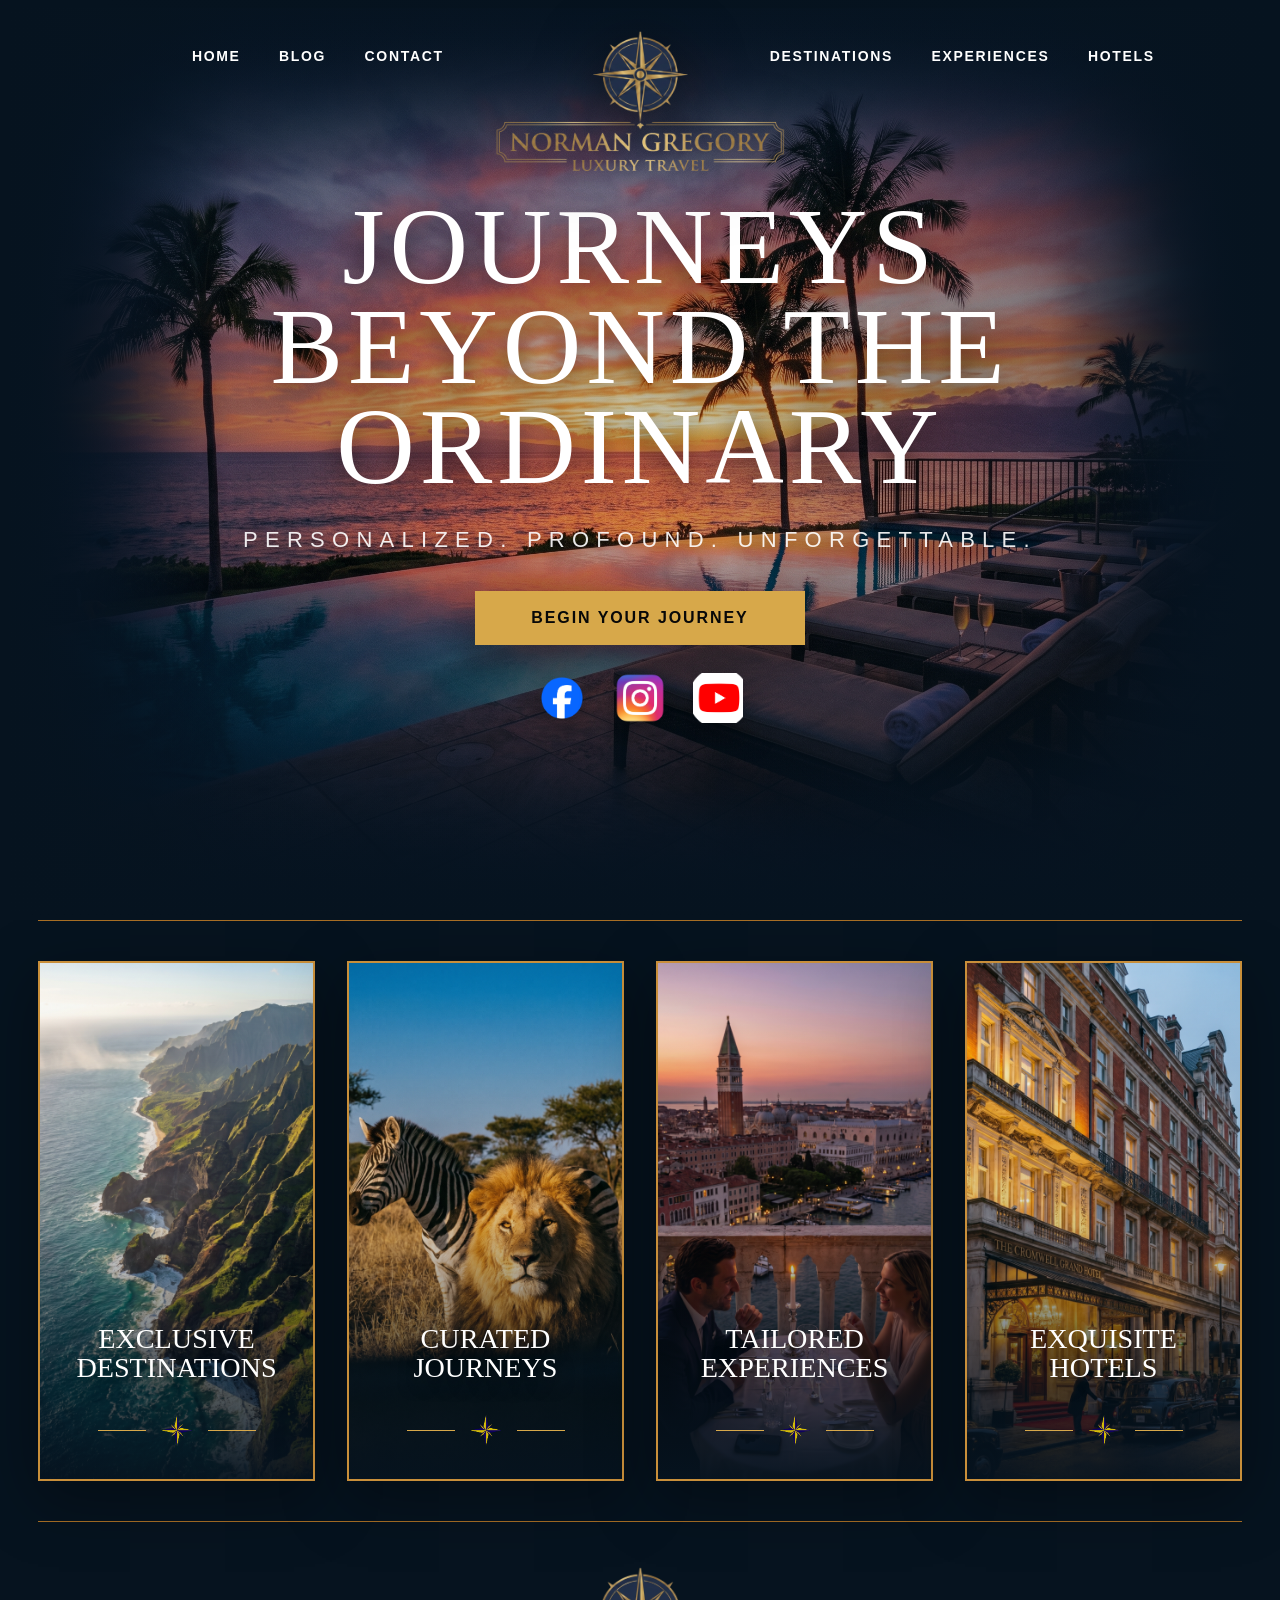
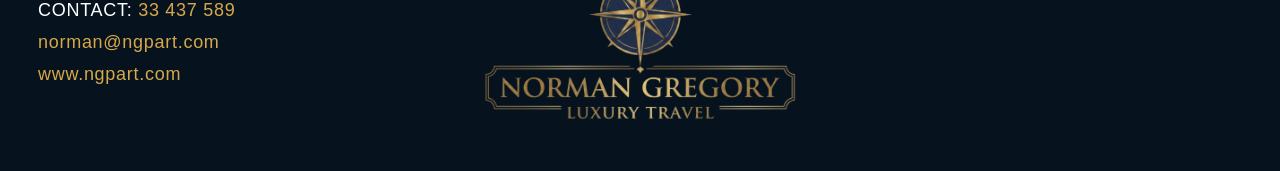
==== index.html @ f89a52db "Align experience box section lines and spacing" ====
<!DOCTYPE html>
<html lang="en">
<head>
  <meta charset="UTF-8" />
  <meta name="viewport" content="width=device-width, initial-scale=1.0" />
  <title>Norman Gregory Luxury Travel | Bespoke Luxury Travel Advisor</title>
  <meta name="description" content="Norman Gregory Luxury Travel designs bespoke luxury journeys, exclusive destinations, curated experiences, and exquisite hotel stays for discerning travelers." />
  <meta name="keywords" content="luxury travel advisor, Norman Gregory Luxury Travel, bespoke travel planning, Hawaii luxury travel, luxury hotels, curated journeys, custom vacations" />
  <meta property="og:title" content="Norman Gregory Luxury Travel" />
  <meta property="og:description" content="Journeys beyond the ordinary. Personalized, profound, unforgettable luxury travel planning." />
  <meta property="og:image" content="./images/Hawaii1.jpeg" />
  <meta property="og:type" content="website" />

  <style>
    :root {
      --navy: #06131f;
      --navy-dark: #020812;
      --gold: #d7a84a;
      --gold-dark: #a96f25;
      --white: #ffffff;
    }

    * { box-sizing: border-box; margin: 0; padding: 0; }
    html { scroll-behavior: smooth; }
    body { font-family: Arial, Helvetica, sans-serif; background: var(--navy); color: var(--white); }
    a { color: inherit; text-decoration: none; }
    img { max-width: 100%; display: block; }

    .page {
      min-height: 100vh;
      background: radial-gradient(circle at center top, #10253a 0%, var(--navy) 48%, var(--navy-dark) 100%);
    }

    .top-nav {
      position: absolute;
      top: 0;
      left: 0;
      right: 0;
      z-index: 20;
      padding: 26px 34px;
    }

    .nav-inner {
      position: relative;
      max-width: 1440px;
      min-height: 145px;
      margin: 0 auto;
      display: grid;
      grid-template-columns: minmax(0, 1fr) auto minmax(0, 1fr);
      align-items: start;
      gap: clamp(22px, 3vw, 56px);
    }

    .nav-left,
    .nav-right {
      display: flex;
      align-items: center;
      justify-content: center;
      gap: clamp(28px, 3vw, 58px);
      color: var(--white);
      font-size: 14px;
      text-transform: uppercase;
      letter-spacing: .12em;
      font-weight: 600;
      padding-top: 22px;
      white-space: nowrap;
    }

    .nav-left { grid-column: 1; }
    .nav-right { grid-column: 3; }

    .nav-left a:hover,
    .nav-right a:hover,
    .mobile-menu a:hover { color: var(--gold); }

    .brand {
      position: absolute;
      left: 50%;
      top: 0;
      transform: translateX(-50%);
      text-align: center;
      min-width: 340px;
      z-index: 2;
    }

    .brand img {
      width: 312px;
      margin: 0 auto;
      filter: drop-shadow(0 14px 32px rgba(0,0,0,.55));
    }

    .menu-toggle { display: none; }

    .mobile-label {
      display: none;
      width: 42px;
      flex-direction: column;
      gap: 8px;
      cursor: pointer;
      position: absolute;
      left: 0;
      top: 18px;
      z-index: 4;
    }

    .mobile-label span {
      height: 2px;
      background: var(--white);
      display: block;
    }

    .mobile-menu {
      display: none;
    }

    .hero {
      position: relative;
      min-height: 920px;
      display: flex;
      align-items: center;
      justify-content: center;
      text-align: center;
      overflow: hidden;
      background: var(--navy);
    }

    .hero-image {
      position: absolute;
      inset: 8px;
      width: calc(100% - 16px);
      height: calc(100% - 16px);
      object-fit: cover;
      object-position: center;
      opacity: .98;
      z-index: 0;
    }

    .hero-fade {
      position: absolute;
      inset: 0;
      z-index: 1;
      pointer-events: none;
      background:
        linear-gradient(90deg, var(--navy) 0%, rgba(6,19,31,.90) 3%, rgba(6,19,31,.12) 18%, rgba(6,19,31,.04) 50%, rgba(6,19,31,.22) 82%, rgba(6,19,31,.94) 97%, var(--navy) 100%),
        linear-gradient(180deg, rgba(6,19,31,.88) 0%, rgba(6,19,31,.22) 20%, rgba(6,19,31,.08) 58%, rgba(6,19,31,.78) 92%, var(--navy) 100%),
        radial-gradient(ellipse at center, rgba(0,0,0,0) 0%, rgba(0,0,0,.16) 52%, rgba(6,19,31,.65) 92%);
    }

    .hero-content {
      position: relative;
      z-index: 2;
      width: min(920px, calc(100% - 36px));
      padding-top: 0;
    }

    h1 {
      font-family: Georgia, "Times New Roman", serif;
      font-size: clamp(49px, 8.5vw, 112px);
      line-height: .92;
      letter-spacing: .045em;
      font-weight: 400;
      text-transform: uppercase;
      text-shadow: 0 8px 26px rgba(0,0,0,.58);
    }

    .subhead {
      margin-top: 30px;
      color: rgba(255,255,255,.9);
      text-transform: uppercase;
      letter-spacing: .33em;
      font-size: clamp(14px, 2vw, 22px);
      text-shadow: 0 6px 18px rgba(0,0,0,.65);
    }

    .hero-button {
      display: inline-flex;
      margin-top: 38px;
      padding: 18px 56px;
      background: var(--gold);
      color: #080808;
      text-transform: uppercase;
      letter-spacing: .12em;
      font-weight: 700;
      transition: .25s ease;
      box-shadow: 0 18px 46px rgba(0,0,0,.38);
    }

    .hero-button:hover { background: #f0cf76; transform: translateY(-2px); }

    .hero-socials {
      margin-top: 28px;
      display: flex;
      align-items: center;
      justify-content: center;
      gap: clamp(18px, 3vw, 28px);
    }

    .hero-socials a {
      display: inline-flex;
      align-items: center;
      justify-content: center;
      transition: transform .25s ease, opacity .25s ease;
    }

    .hero-socials a:hover {
      transform: translateY(-2px) scale(1.08);
      opacity: .9;
    }

    .hero-socials img {
      width: clamp(34px, 4.2vw, 50px);
      height: clamp(34px, 4.2vw, 50px);
      object-fit: contain;
      filter: drop-shadow(0 8px 18px rgba(0,0,0,.45));
    }

    .cards-section {
      padding: 0 38px;
      background: var(--navy);
    }

    .cards-grid {
      max-width: 1360px;
      margin: 0 auto;
      padding: 40px 0;
      border-top: 1px solid var(--gold-dark);
      border-bottom: 1px solid var(--gold-dark);
      display: grid;
      grid-template-columns: repeat(4, 1fr);
      gap: 32px;
    }

    .feature-card {
      position: relative;
      min-height: 520px;
      border: 2px solid #c98f3a;
      overflow: hidden;
      background: #000;
      box-shadow: 0 18px 60px rgba(0,0,0,.35);
    }

    .feature-card > img {
      width: 100%;
      height: 100%;
      position: absolute;
      inset: 0;
      object-fit: cover;
      transition: transform .7s ease;
    }

    .feature-card:hover > img { transform: scale(1.08); }

    .feature-card::after {
      content: "";
      position: absolute;
      inset: 0;
      background: linear-gradient(to top, rgba(6,19,31,.96), rgba(6,19,31,.14), transparent);
    }

    .card-copy {
      position: absolute;
      z-index: 2;
      left: 24px;
      right: 24px;
      bottom: 32px;
      text-align: center;
      display: flex;
      flex-direction: column;
      align-items: center;
    }

    .card-copy h2 {
      width: 100%;
      text-align: center;
      font-family: Georgia, "Times New Roman", serif;
      font-size: clamp(24px, 2.2vw, 35px);
      line-height: 1.05;
      text-transform: uppercase;
      font-weight: 400;
      text-shadow: 0 6px 18px rgba(0,0,0,.65);
    }

    .compass-line {
      margin-top: 30px;
      color: var(--gold);
      display: flex;
      align-items: center;
      justify-content: center;
      gap: 14px;
      font-size: 34px;
    }

    .compass-line span:first-child,
    .compass-line span:last-child {
      width: 48px;
      height: 1px;
      background: var(--gold);
      display: block;
    }

    .mini-mark {
      width: 34px;
      height: 34px;
      object-fit: contain;
      flex: 0 0 34px;
    }

    .footer {
      padding: 40px 38px 48px;
      background: var(--navy);
    }

    .footer-inner {
      max-width: 1360px;
      margin: 0 auto;
      padding-top: 0;
      display: grid;
      grid-template-columns: 1fr auto 1fr;
      gap: 28px;
      align-items: center;
    }

    .contact-info {
      font-size: 18px;
      line-height: 1.8;
      text-transform: uppercase;
      letter-spacing: .04em;
    }

    .contact-info a { color: var(--gold); text-transform: none; }

    .footer-logo img {
      width: 336px;
      margin: 0 auto;
    }

    .footer-spacer { min-height: 1px; }

    @media (max-width: 1200px) {
      .nav-inner { min-height: 130px; }
      .nav-left,
      .nav-right {
        gap: 24px;
        font-size: 12px;
        letter-spacing: .10em;
      }
      .brand { min-width: 300px; }
      .brand img { width: 276px; }
    }

    @media (max-width: 1050px) {
      .top-nav { padding: 22px 24px; }
      .nav-inner { grid-template-columns: 1fr auto 1fr; align-items: start; min-height: 125px; }
      .nav-left,
      .nav-right { display: none; }
      .mobile-label { display: flex; }
      .brand { min-width: 0; }
      .brand img { width: 264px; }
      .mobile-menu {
        position: absolute;
        left: 0;
        right: 0;
        top: 78px;
        background: rgba(6,19,31,.96);
        border: 1px solid rgba(215,168,74,.45);
        backdrop-filter: blur(14px);
        padding: 22px 24px;
        flex-direction: column;
        gap: 18px;
        text-transform: uppercase;
        letter-spacing: .16em;
        font-size: 14px;
        z-index: 3;
      }
      .menu-toggle:checked ~ .mobile-menu { display: flex; }
      .hero { min-height: 800px; }
      .cards-grid { grid-template-columns: repeat(2, 1fr); }
      .footer-inner { grid-template-columns: 1fr; text-align: center; }
      .footer-spacer { display: none; }
    }

    @media (max-width: 640px) {
      .top-nav { padding: 18px 18px; }
      .nav-inner { min-height: 105px; }
      .brand img { width: 204px; }
      .mobile-label { width: 34px; gap: 7px; top: 16px; }
      .mobile-menu { top: 68px; }
      .hero { min-height: 720px; }
      .hero-content { padding-top: 0; }
      h1 { font-size: 46px; }
      .subhead { letter-spacing: .18em; line-height: 1.7; }
      .hero-button { padding: 16px 28px; width: 100%; justify-content: center; }
      .hero-socials { margin-top: 22px; gap: 18px; }
      .cards-section { padding: 0 18px; }
      .cards-grid { grid-template-columns: 1fr; gap: 24px; padding: 28px 0; }
      .feature-card { min-height: 430px; }
      .footer { padding: 34px 18px; }
      .footer-logo img { width: 264px; }
    }
  </style>
</head>

<body>
  <div class="page">
    <header class="top-nav" aria-label="Site header">
      <div class="nav-inner">
        <input type="checkbox" id="menu-toggle" class="menu-toggle" />
        <label for="menu-toggle" class="mobile-label" aria-label="Open mobile menu"><span></span><span></span><span></span></label>

        <nav class="nav-left" aria-label="Left navigation">
          <a href="index.html">Home</a>
          <a href="#blog">Blog</a>
          <a href="#contact">Contact</a>
        </nav>

        <a class="brand" href="index.html" aria-label="Norman Gregory Luxury Travel home">
          <img src="./images/NORMAN%20GREGORY1.png" onerror="this.onerror=null;this.src='https://raw.githubusercontent.com/glaufer1/normangregory/main/images/NORMAN%20GREGORY1.png';" alt="Norman Gregory Luxury Travel logo" />
        </a>

        <nav class="nav-right" aria-label="Right navigation">
          <a href="#destinations">Destinations</a>
          <a href="#experiences">Experiences</a>
          <a href="#hotels">Hotels</a>
        </nav>

        <nav class="mobile-menu" aria-label="Mobile navigation">
          <a href="index.html">Home</a>
          <a href="#blog">Blog</a>
          <a href="#contact">Contact</a>
          <a href="#destinations">Destinations</a>
          <a href="#experiences">Experiences</a>
          <a href="#hotels">Hotels</a>
        </nav>
      </div>
    </header>

    <main>
      <section class="hero" aria-label="Luxury Hawaii resort sunset with ocean view">
        <img class="hero-image" src="./images/Hawaii1.jpeg" onerror="this.onerror=null;this.src='https://raw.githubusercontent.com/glaufer1/normangregory/main/images/Hawaii1.jpeg';" alt="Luxury Hawaii resort pool at sunset with palm trees and ocean view" loading="eager" fetchpriority="high" />
        <div class="hero-fade"></div>
        <div class="hero-content">
          <h1>Journeys<br />Beyond the<br />Ordinary</h1>
          <p class="subhead">Personalized. Profound. Unforgettable.</p>
          <a class="hero-button" href="#contact">Begin Your Journey</a>
          <div class="hero-socials" aria-label="Social media links">
            <a href="#" aria-label="Facebook"><img src="./images/FB.png" onerror="this.onerror=null;this.src='https://raw.githubusercontent.com/glaufer1/normangregory/main/images/FB.png';" alt="Facebook logo" /></a>
            <a href="#" aria-label="Instagram"><img src="./images/IG.png" onerror="this.onerror=null;this.src='https://raw.githubusercontent.com/glaufer1/normangregory/main/images/IG.png';" alt="Instagram logo" /></a>
            <a href="#" aria-label="YouTube"><img src="./images/YT.png" onerror="this.onerror=null;this.src='https://raw.githubusercontent.com/glaufer1/normangregory/main/images/YT.png';" alt="YouTube logo" /></a>
          </div>
        </div>
      </section>

      <section class="cards-section" id="destinations" aria-label="Luxury travel categories">
        <div class="cards-grid">
          <article class="feature-card">
            <img src="./images/ED1.jpeg" onerror="this.onerror=null;this.src='https://raw.githubusercontent.com/glaufer1/normangregory/main/images/ED1.jpeg';" alt="Exclusive luxury destination with dramatic ocean cliffs" />
            <div class="card-copy"><h2>Exclusive<br />Destinations</h2><div class="compass-line"><span></span><img class="mini-mark" src="./images/MM1.png" onerror="this.onerror=null;this.src='https://raw.githubusercontent.com/glaufer1/normangregory/main/images/MM1.png';" alt="Norman Gregory compass mark" /><span></span></div></div>
          </article>

          <article class="feature-card">
            <img src="./images/CJ1.jpeg" onerror="this.onerror=null;this.src='https://raw.githubusercontent.com/glaufer1/normangregory/main/images/CJ1.jpeg';" alt="Curated romantic luxury journey in Venice at sunset" />
            <div class="card-copy"><h2>Curated<br />Journeys</h2><div class="compass-line"><span></span><img class="mini-mark" src="./images/MM1.png" onerror="this.onerror=null;this.src='https://raw.githubusercontent.com/glaufer1/normangregory/main/images/MM1.png';" alt="Norman Gregory compass mark" /><span></span></div></div>
          </article>

          <article class="feature-card">
            <img src="./images/TE1.jpeg" onerror="this.onerror=null;this.src='https://raw.githubusercontent.com/glaufer1/normangregory/main/images/TE1.jpeg';" alt="Tailored luxury safari experience with lion and zebra" />
            <div class="card-copy"><h2>Tailored<br />Experiences</h2><div class="compass-line"><span></span><img class="mini-mark" src="./images/MM1.png" onerror="this.onerror=null;this.src='https://raw.githubusercontent.com/glaufer1/normangregory/main/images/MM1.png';" alt="Norman Gregory compass mark" /><span></span></div></div>
          </article>

          <article class="feature-card" id="hotels">
            <img src="./images/EH1.jpeg" onerror="this.onerror=null;this.src='https://raw.githubusercontent.com/glaufer1/normangregory/main/images/EH1.jpeg';" alt="Exquisite luxury hotel entrance with classic service" />
            <div class="card-copy"><h2>Exquisite<br />Hotels</h2><div class="compass-line"><span></span><img class="mini-mark" src="./images/MM1.png" onerror="this.onerror=null;this.src='https://raw.githubusercontent.com/glaufer1/normangregory/main/images/MM1.png';" alt="Norman Gregory compass mark" /><span></span></div></div>
          </article>
        </div>
      </section>
    </main>

    <footer class="footer" id="contact">
      <div class="footer-inner">
        <div class="contact-info">
          <p>Contact: <a href="tel:33437589">33 437 589</a></p>
          <p><a href="mailto:norman@ngpart.com">norman@ngpart.com</a></p>
          <p><a href="https://www.ngpart.com">www.ngpart.com</a></p>
        </div>

        <a class="footer-logo" href="index.html" aria-label="Norman Gregory Luxury Travel home">
          <img src="./images/NORMAN%20GREGORY1.png" onerror="this.onerror=null;this.src='https://raw.githubusercontent.com/glaufer1/normangregory/main/images/NORMAN%20GREGORY1.png';" alt="Norman Gregory Luxury Travel logo" />
        </a>

        <div class="footer-spacer" aria-hidden="true"></div>
      </div>
    </footer>
  </div>

  <script type="application/ld+json">
  {
    "@context": "https://schema.org",
    "@type": "TravelAgency",
    "name": "Norman Gregory Luxury Travel",
    "description": "Bespoke luxury travel planning, curated journeys, exclusive destinations, tailored experiences, and exquisite hotels.",
    "email": "norman@ngpart.com",
    "url": "https://www.ngpart.com",
    "areaServed": "United States"
  }
  </script>
</body>
</html>
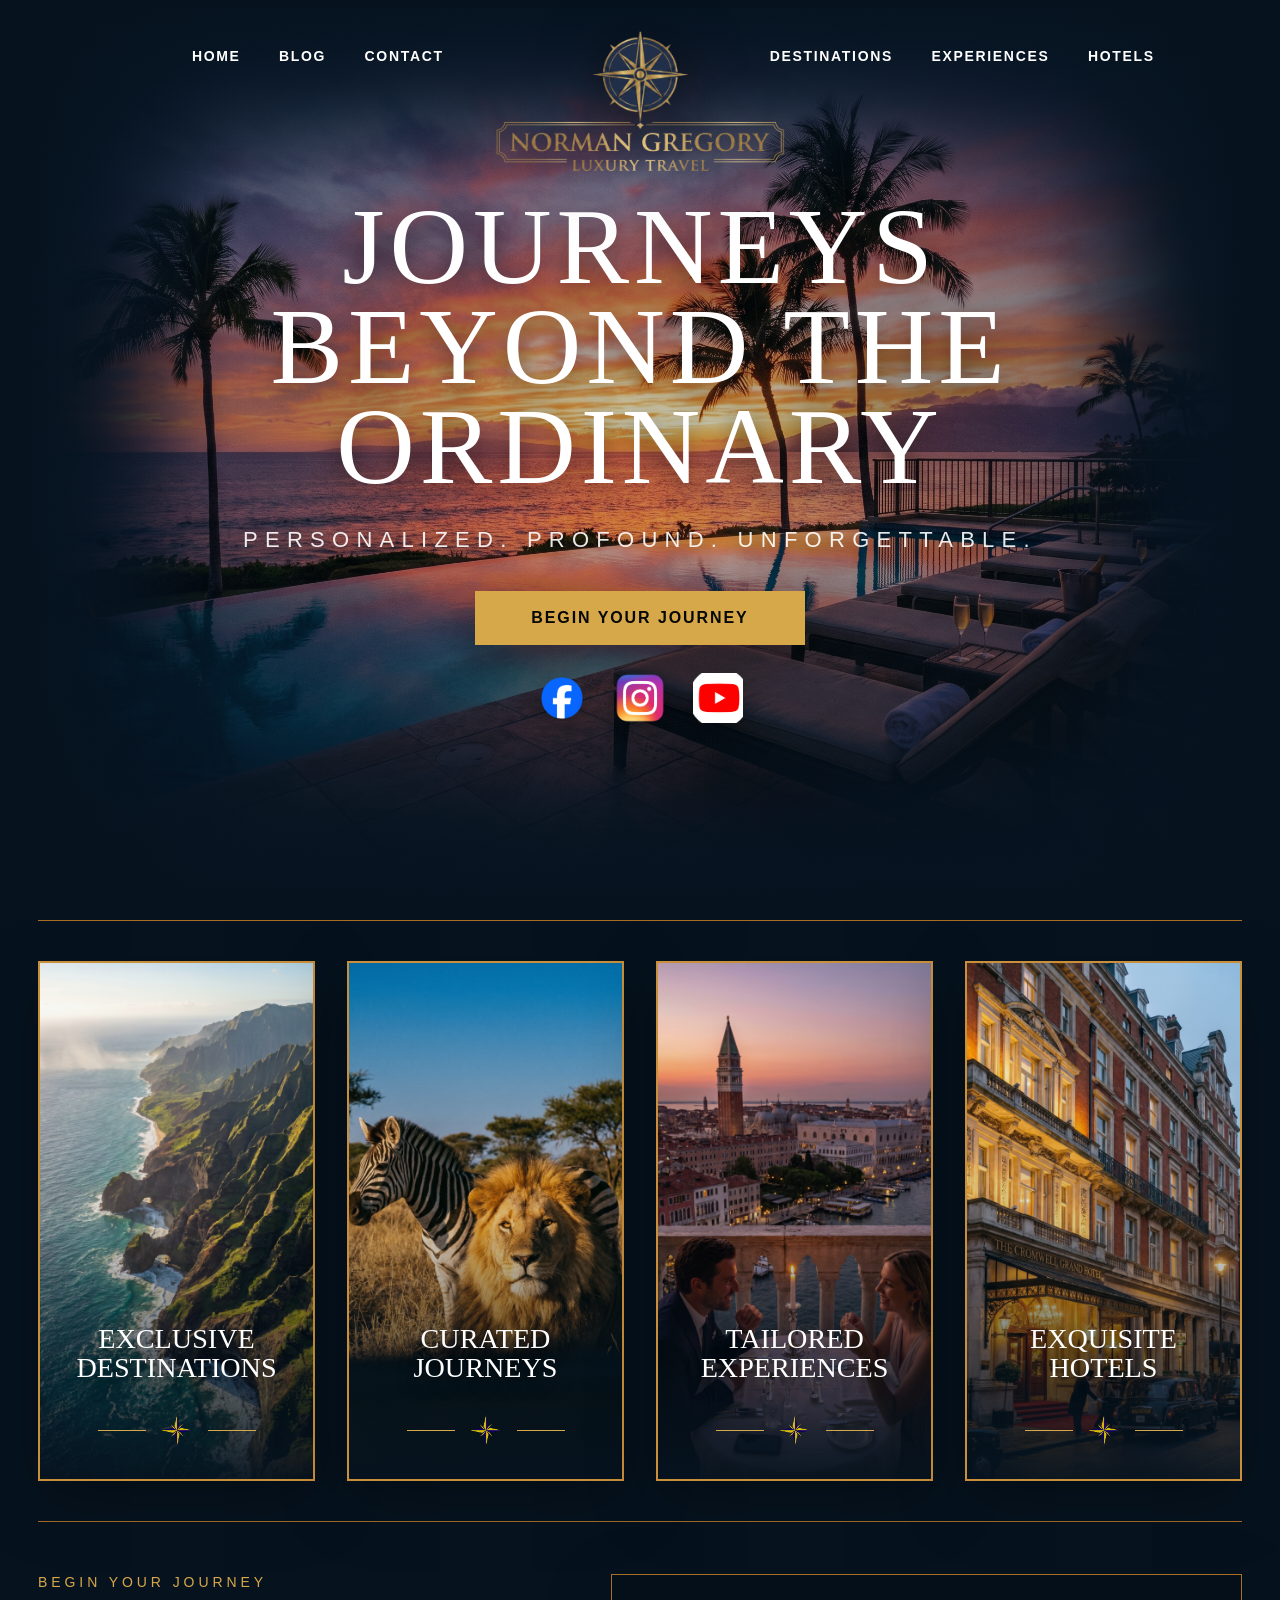
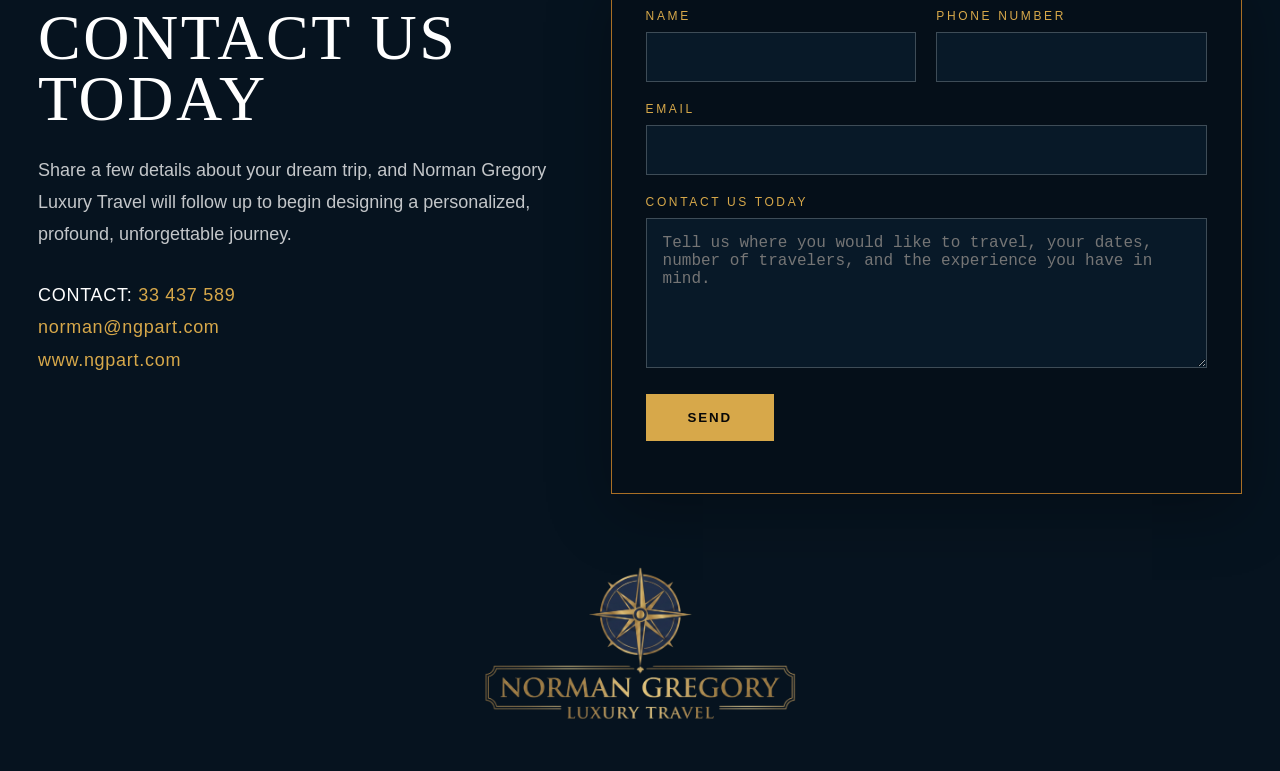
==== commit cb4c4590: "Add Google Sheets-ready contact form" ====
--- a/index.html
+++ b/index.html
@@ -109,9 +109,7 @@
       display: block;
     }
 
-    .mobile-menu {
-      display: none;
-    }
+    .mobile-menu { display: none; }
 
     .hero {
       position: relative;
@@ -305,8 +303,120 @@
       flex: 0 0 34px;
     }
 
+    .contact-section {
+      background: var(--navy);
+      padding: 52px 38px 40px;
+    }
+
+    .contact-wrap {
+      max-width: 1360px;
+      margin: 0 auto;
+      display: grid;
+      grid-template-columns: .9fr 1.1fr;
+      gap: 56px;
+      align-items: start;
+    }
+
+    .contact-kicker {
+      color: var(--gold);
+      text-transform: uppercase;
+      letter-spacing: .28em;
+      font-size: 14px;
+    }
+
+    .contact-title {
+      margin-top: 18px;
+      font-family: Georgia, "Times New Roman", serif;
+      font-size: clamp(40px, 5vw, 72px);
+      line-height: .95;
+      text-transform: uppercase;
+      font-weight: 400;
+      letter-spacing: .04em;
+    }
+
+    .contact-copy {
+      margin-top: 24px;
+      color: rgba(255,255,255,.76);
+      font-size: 18px;
+      line-height: 1.8;
+      max-width: 580px;
+    }
+
+    .contact-info {
+      margin-top: 28px;
+      font-size: 18px;
+      line-height: 1.8;
+      text-transform: uppercase;
+      letter-spacing: .04em;
+    }
+
+    .contact-info a { color: var(--gold); text-transform: none; }
+    .contact-info a:hover { color: var(--white); }
+
+    .contact-form {
+      border: 1px solid var(--gold-dark);
+      background: rgba(0,0,0,.20);
+      padding: 34px;
+      box-shadow: 0 18px 60px rgba(0,0,0,.28);
+    }
+
+    .form-grid {
+      display: grid;
+      grid-template-columns: 1fr 1fr;
+      gap: 20px;
+    }
+
+    .contact-form label { display: block; }
+
+    .contact-form span {
+      display: block;
+      margin-bottom: 9px;
+      color: var(--gold);
+      font-size: 12px;
+      text-transform: uppercase;
+      letter-spacing: .22em;
+    }
+
+    .contact-form input,
+    .contact-form textarea {
+      width: 100%;
+      background: #081928;
+      border: 1px solid rgba(255,255,255,.22);
+      color: var(--white);
+      padding: 15px 16px;
+      font-size: 16px;
+      outline: none;
+      border-radius: 0;
+    }
+
+    .contact-form input:focus,
+    .contact-form textarea:focus { border-color: var(--gold); }
+
+    .full-field { margin-top: 20px; }
+
+    .contact-form textarea {
+      min-height: 150px;
+      resize: vertical;
+    }
+
+    .send-button {
+      margin-top: 22px;
+      background: var(--gold);
+      color: #080808;
+      border: none;
+      padding: 16px 42px;
+      text-transform: uppercase;
+      letter-spacing: .14em;
+      font-weight: 700;
+      cursor: pointer;
+      transition: .25s ease;
+    }
+
+    .send-button:hover { background: #f0cf76; transform: translateY(-2px); }
+    .form-status { margin-top: 18px; color: rgba(255,255,255,.76); font-size: 14px; line-height: 1.6; }
+
     .footer {
-      padding: 40px 38px 48px;
+      padding: 28px 38px 48px;
       background: var(--navy);
     }
 
@@ -319,15 +429,6 @@
       gap: 28px;
       align-items: center;
     }
-
-    .contact-info {
-      font-size: 18px;
-      line-height: 1.8;
-      text-transform: uppercase;
-      letter-spacing: .04em;
-    }
-
-    .contact-info a { color: var(--gold); text-transform: none; }
 
     .footer-logo img {
       width: 336px;
@@ -375,6 +476,8 @@
       .menu-toggle:checked ~ .mobile-menu { display: flex; }
       .hero { min-height: 800px; }
       .cards-grid { grid-template-columns: repeat(2, 1fr); }
+      .contact-wrap { grid-template-columns: 1fr; text-align: center; }
+      .contact-copy { margin-left: auto; margin-right: auto; }
       .footer-inner { grid-template-columns: 1fr; text-align: center; }
       .footer-spacer { display: none; }
     }
@@ -394,7 +497,11 @@
       .cards-section { padding: 0 18px; }
       .cards-grid { grid-template-columns: 1fr; gap: 24px; padding: 28px 0; }
       .feature-card { min-height: 430px; }
-      .footer { padding: 34px 18px; }
+      .contact-section { padding: 42px 18px 28px; }
+      .contact-form { padding: 24px; }
+      .form-grid { grid-template-columns: 1fr; }
+      .send-button { width: 100%; }
+      .footer { padding: 28px 18px 40px; }
       .footer-logo img { width: 264px; }
     }
   </style>
@@ -473,15 +580,39 @@
           </article>
         </div>
       </section>
+
+      <section class="contact-section" id="contact" aria-label="Contact Norman Gregory Luxury Travel">
+        <div class="contact-wrap">
+          <div>
+            <p class="contact-kicker">Begin Your Journey</p>
+            <h2 class="contact-title">Contact Us Today</h2>
+            <p class="contact-copy">Share a few details about your dream trip, and Norman Gregory Luxury Travel will follow up to begin designing a personalized, profound, unforgettable journey.</p>
+            <div class="contact-info">
+              <p>Contact: <a href="tel:33437589">33 437 589</a></p>
+              <p><a href="mailto:norman@ngpart.com">norman@ngpart.com</a></p>
+              <p><a href="https://www.ngpart.com">www.ngpart.com</a></p>
+            </div>
+          </div>
+
+          <form class="contact-form" id="luxuryContactForm" action="REPLACE_WITH_GOOGLE_APPS_SCRIPT_WEB_APP_URL" method="POST" target="hiddenContactFrame" onsubmit="return handleContactSubmit(event)">
+            <input type="hidden" name="source" value="Norman Gregory Luxury Travel Website" />
+            <div class="form-grid">
+              <label><span>Name</span><input name="name" type="text" required /></label>
+              <label><span>Phone Number</span><input name="phone" type="tel" /></label>
+            </div>
+            <label class="full-field"><span>Email</span><input name="email" type="email" required /></label>
+            <label class="full-field"><span>Contact Us Today</span><textarea name="message" required placeholder="Tell us where you would like to travel, your dates, number of travelers, and the experience you have in mind."></textarea></label>
+            <button class="send-button" type="submit">Send</button>
+            <p class="form-status" id="formStatus"></p>
+            <iframe title="Hidden contact form submission" name="hiddenContactFrame" style="display:none;"></iframe>
+          </form>
+        </div>
+      </section>
     </main>
 
-    <footer class="footer" id="contact">
+    <footer class="footer" id="experiences">
       <div class="footer-inner">
-        <div class="contact-info">
-          <p>Contact: <a href="tel:33437589">33 437 589</a></p>
-          <p><a href="mailto:norman@ngpart.com">norman@ngpart.com</a></p>
-          <p><a href="https://www.ngpart.com">www.ngpart.com</a></p>
-        </div>
+        <div class="footer-spacer" aria-hidden="true"></div>
 
         <a class="footer-logo" href="index.html" aria-label="Norman Gregory Luxury Travel home">
           <img src="./images/NORMAN%20GREGORY1.png" onerror="this.onerror=null;this.src='https://raw.githubusercontent.com/glaufer1/normangregory/main/images/NORMAN%20GREGORY1.png';" alt="Norman Gregory Luxury Travel logo" />
@@ -491,6 +622,21 @@
       </div>
     </footer>
   </div>
+
+  <script>
+    function handleContactSubmit(event) {
+      var form = event.target;
+      var status = document.getElementById('formStatus');
+      if (form.action.indexOf('REPLACE_WITH_GOOGLE_APPS_SCRIPT_WEB_APP_URL') !== -1) {
+        event.preventDefault();
+        status.textContent = 'The contact form is designed and ready. Add your Google Apps Script Web App URL to activate Google Sheet submissions.';
+        return false;
+      }
+      status.textContent = 'Thank you. Your request is being submitted.';
+      setTimeout(function () { form.reset(); }, 1200);
+      return true;
+    }
+  </script>
 
   <script type="application/ld+json">
   {
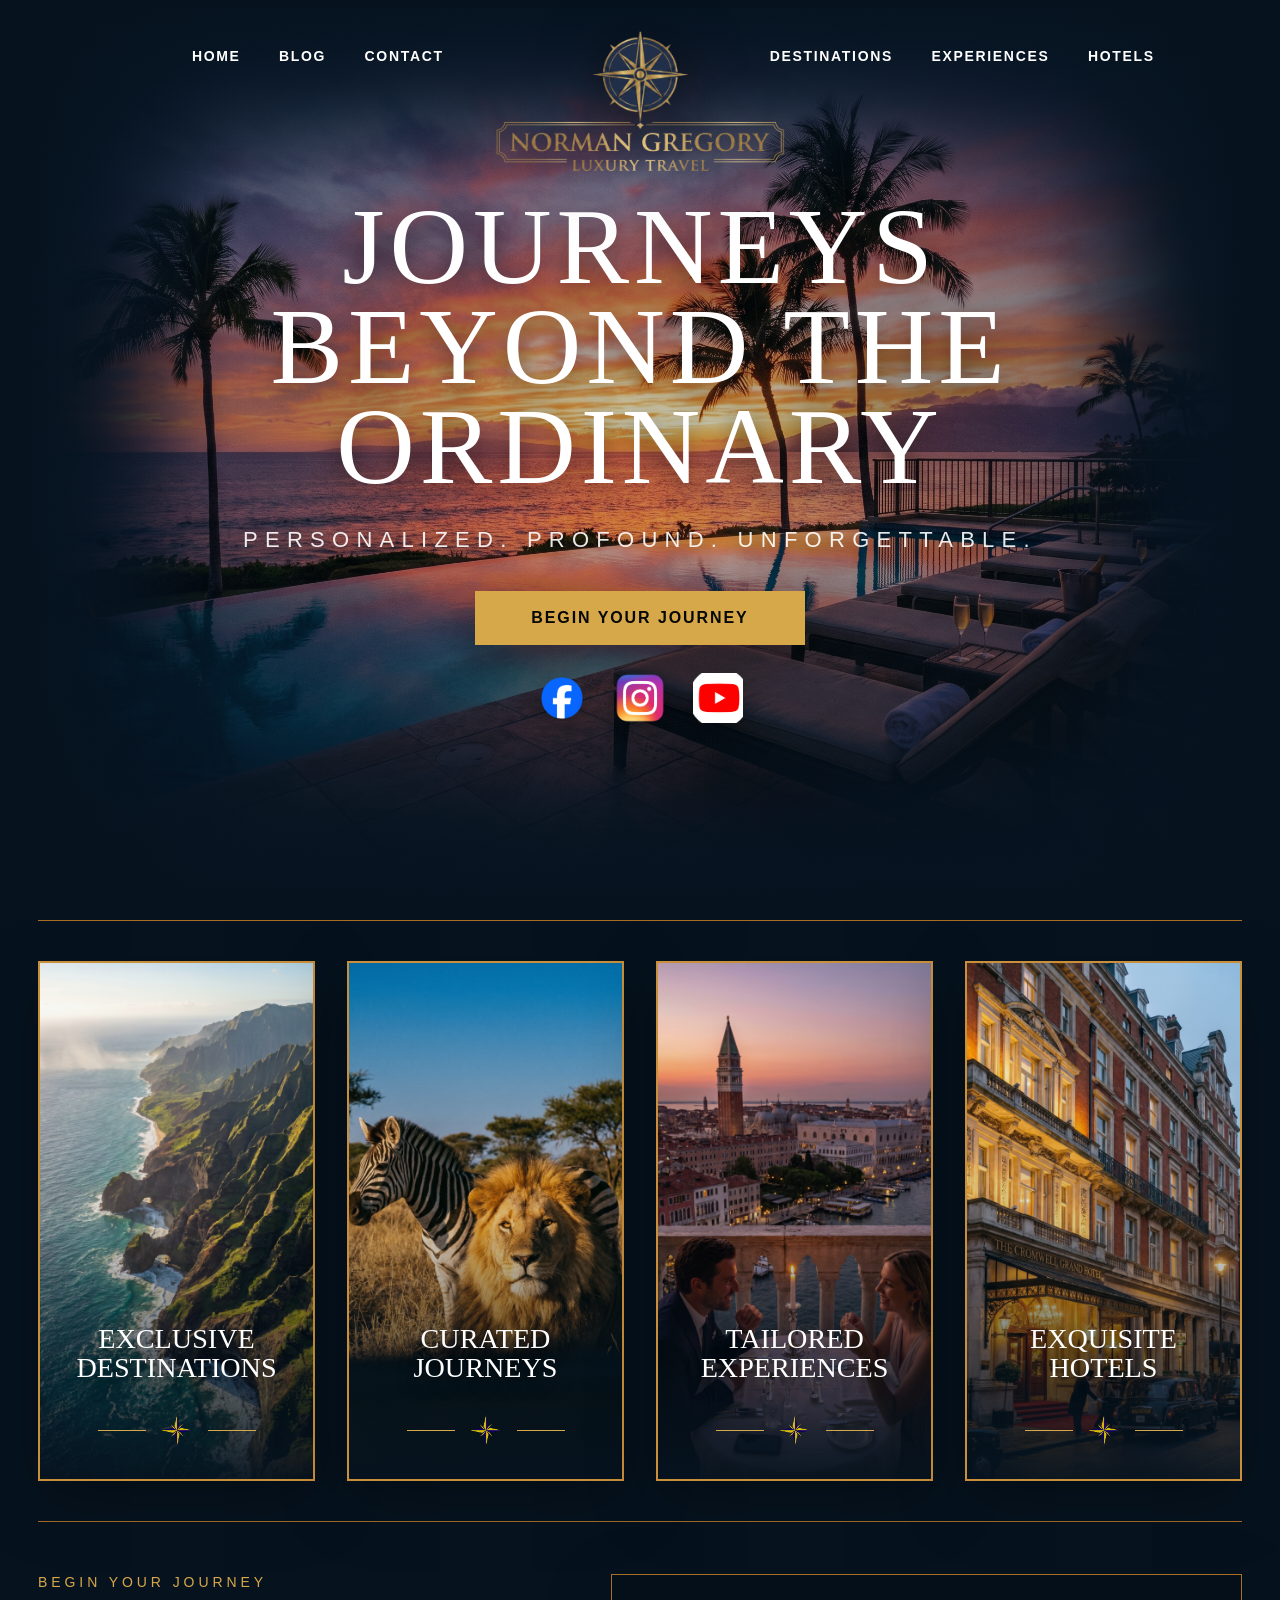
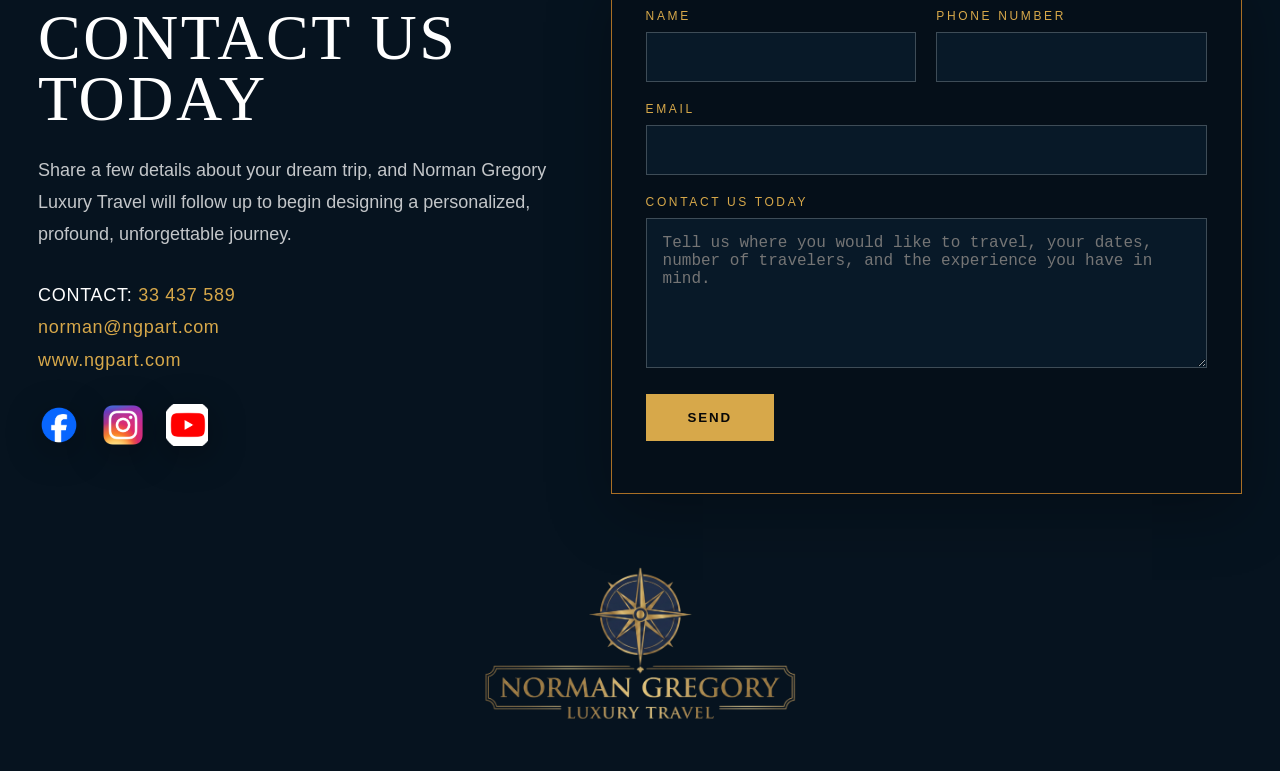
==== commit 4d3e50a2: "Add social icons below contact information" ====
--- a/index.html
+++ b/index.html
@@ -193,14 +193,16 @@
       gap: clamp(18px, 3vw, 28px);
     }
 
-    .hero-socials a {
+    .hero-socials a,
+    .contact-socials a {
       display: inline-flex;
       align-items: center;
       justify-content: center;
       transition: transform .25s ease, opacity .25s ease;
     }
 
-    .hero-socials a:hover {
+    .hero-socials a:hover,
+    .contact-socials a:hover {
       transform: translateY(-2px) scale(1.08);
       opacity: .9;
     }
@@ -210,6 +212,21 @@
       height: clamp(34px, 4.2vw, 50px);
       object-fit: contain;
       filter: drop-shadow(0 8px 18px rgba(0,0,0,.45));
+    }
+
+    .contact-socials {
+      margin-top: 28px;
+      display: flex;
+      align-items: center;
+      justify-content: flex-start;
+      gap: 22px;
+    }
+
+    .contact-socials img {
+      width: clamp(32px, 3.5vw, 42px);
+      height: clamp(32px, 3.5vw, 42px);
+      object-fit: contain;
+      filter: drop-shadow(0 8px 18px rgba(0,0,0,.35));
     }
 
     .cards-section {
@@ -478,6 +495,7 @@
       .cards-grid { grid-template-columns: repeat(2, 1fr); }
       .contact-wrap { grid-template-columns: 1fr; text-align: center; }
       .contact-copy { margin-left: auto; margin-right: auto; }
+      .contact-socials { justify-content: center; }
       .footer-inner { grid-template-columns: 1fr; text-align: center; }
       .footer-spacer { display: none; }
     }
@@ -592,9 +610,14 @@
               <p><a href="mailto:norman@ngpart.com">norman@ngpart.com</a></p>
               <p><a href="https://www.ngpart.com">www.ngpart.com</a></p>
             </div>
+            <div class="contact-socials" aria-label="Footer social media links">
+              <a href="#" aria-label="Facebook"><img src="./images/FB.png" onerror="this.onerror=null;this.src='https://raw.githubusercontent.com/glaufer1/normangregory/main/images/FB.png';" alt="Facebook logo" /></a>
+              <a href="#" aria-label="Instagram"><img src="./images/IG.png" onerror="this.onerror=null;this.src='https://raw.githubusercontent.com/glaufer1/normangregory/main/images/IG.png';" alt="Instagram logo" /></a>
+              <a href="#" aria-label="YouTube"><img src="./images/YT.png" onerror="this.onerror=null;this.src='https://raw.githubusercontent.com/glaufer1/normangregory/main/images/YT.png';" alt="YouTube logo" /></a>
+            </div>
           </div>
 
-          <form class="contact-form" id="luxuryContactForm" action="REPLACE_WITH_GOOGLE_APPS_SCRIPT_WEB_APP_URL" method="POST" target="hiddenContactFrame" onsubmit="return handleContactSubmit(event)">
+          <form class="contact-form" id="luxuryContactForm" action="https://script.google.com/macros/s/AKfycbxyj3sC_WubYec5j4HEIFGaCfp0oEc8Q-eEn4xjMJWI75IyKP77jZyOgS7eEbWixTOD/exec" method="POST" target="hiddenContactFrame" onsubmit="return handleContactSubmit(event)">
             <input type="hidden" name="source" value="Norman Gregory Luxury Travel Website" />
             <div class="form-grid">
               <label><span>Name</span><input name="name" type="text" required /></label>
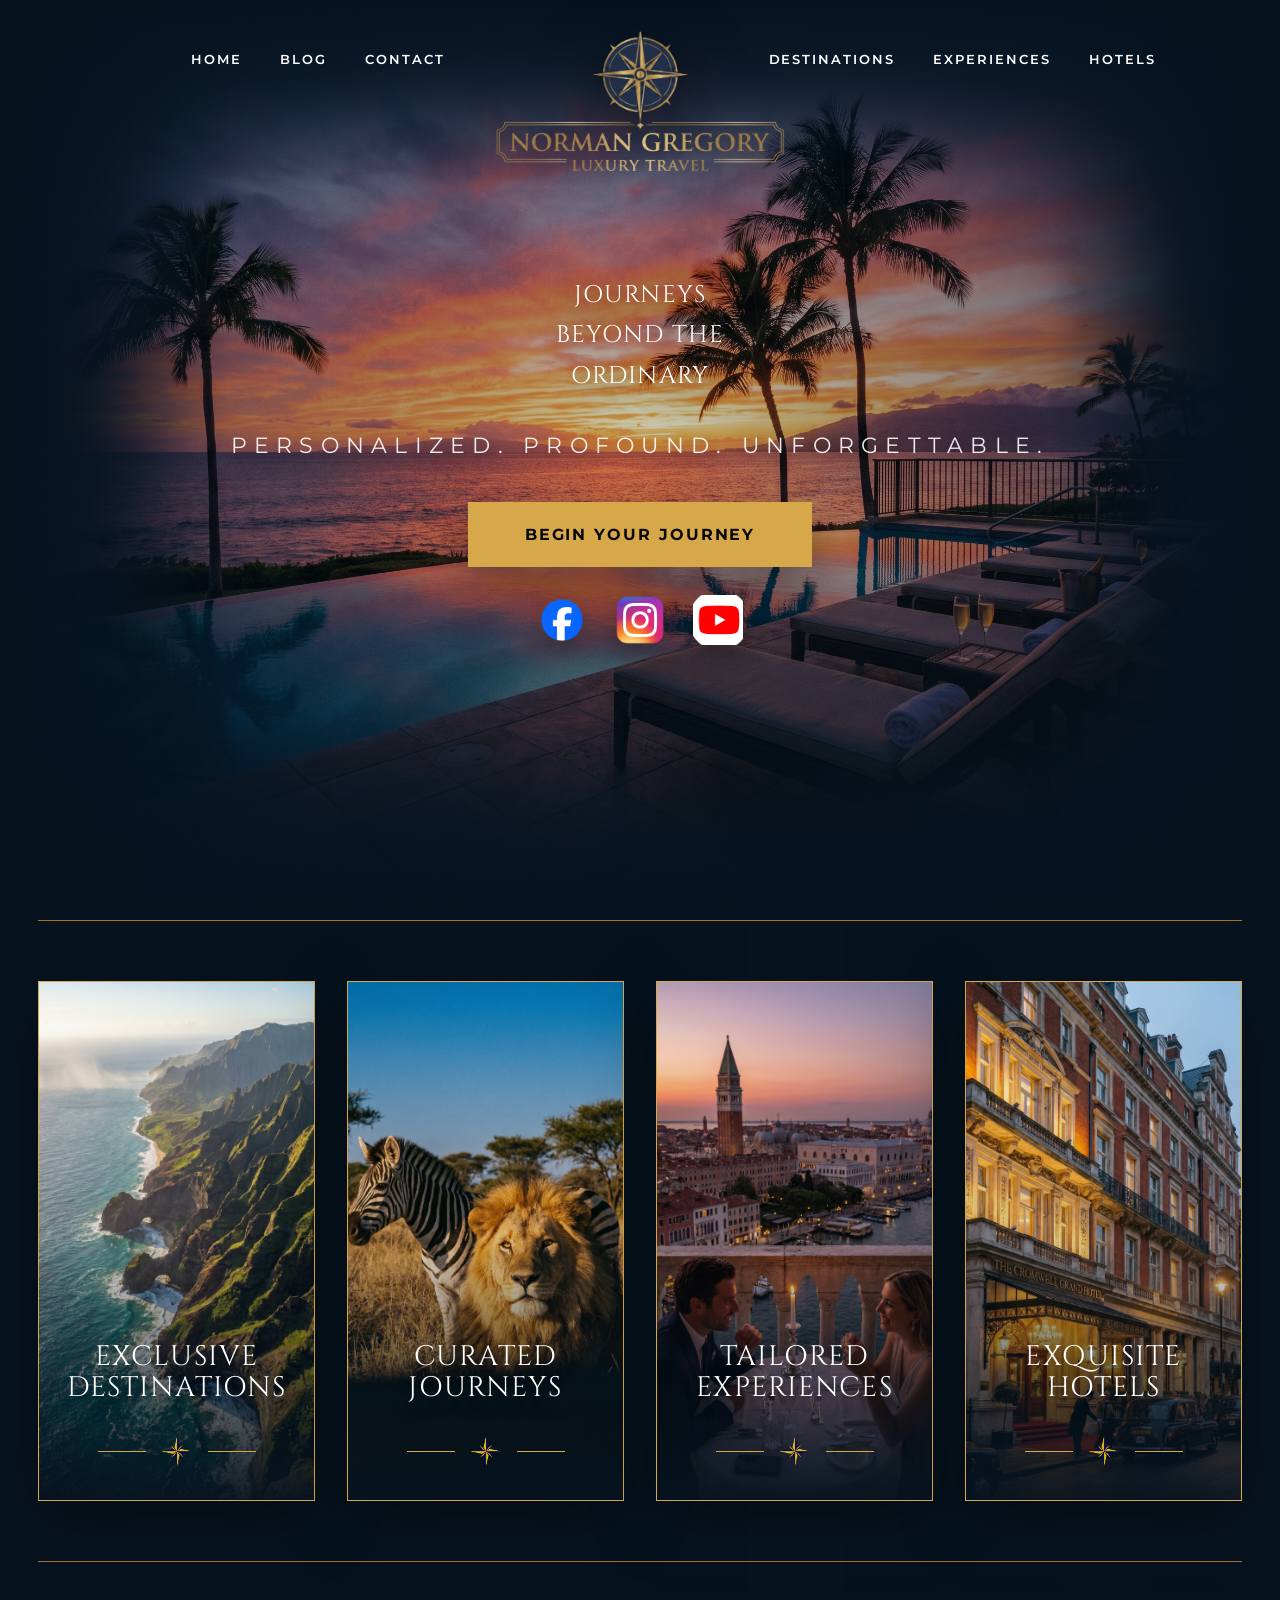
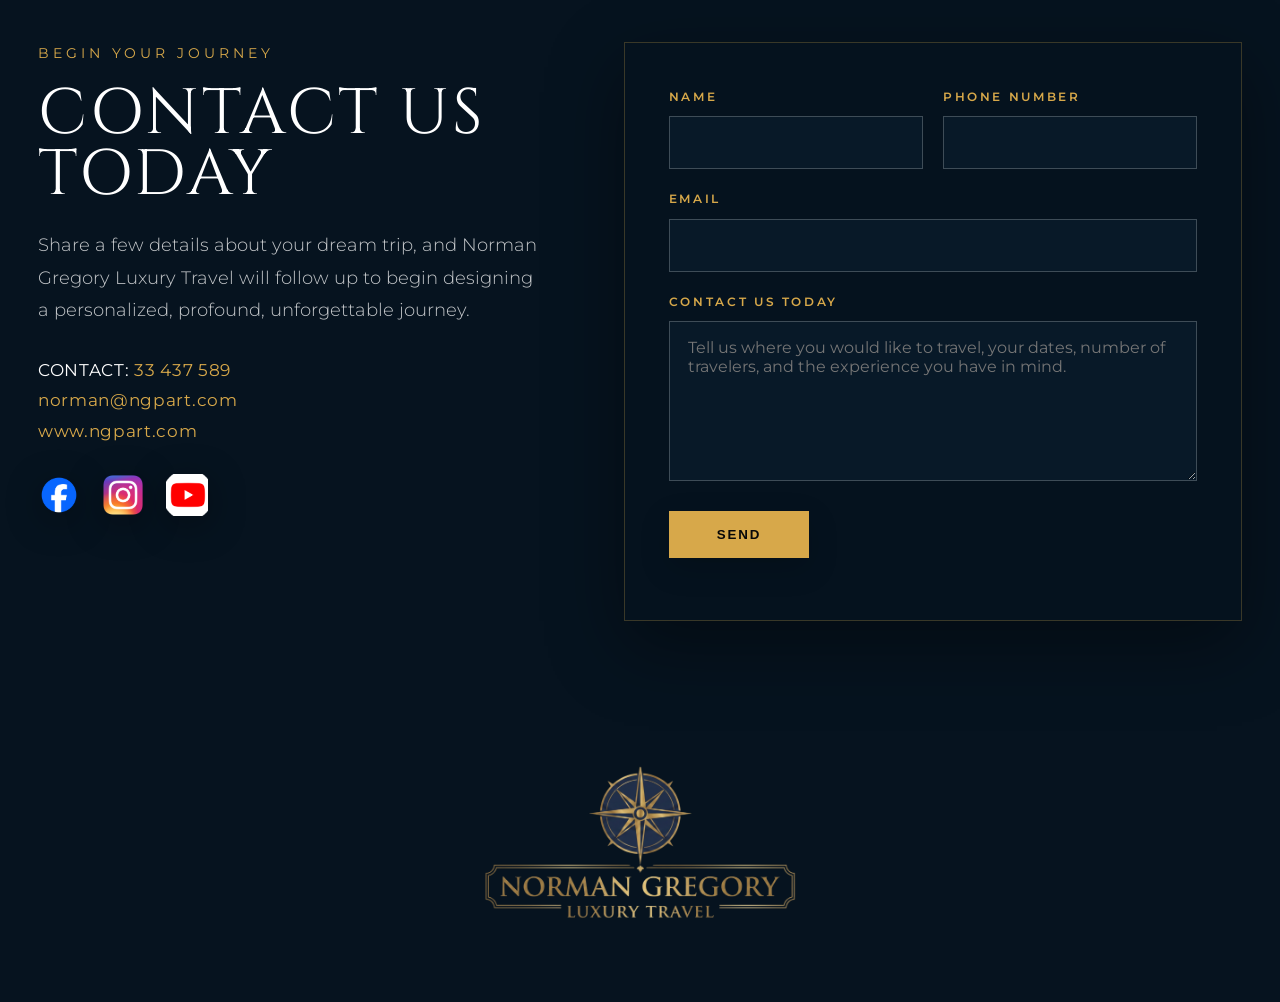
==== commit b2e6de01: "Consolidate styling into style.css, upgrade typography (Cinzel & Montserrat), clean up repo file str" ====
--- a/index.html
+++ b/index.html
@@ -11,518 +11,7 @@
   <meta property="og:image" content="./images/Hawaii1.jpeg" />
   <meta property="og:type" content="website" />
 
-  <style>
-    :root {
-      --navy: #06131f;
-      --navy-dark: #020812;
-      --gold: #d7a84a;
-      --gold-dark: #a96f25;
-      --white: #ffffff;
-    }
-
-    * { box-sizing: border-box; margin: 0; padding: 0; }
-    html { scroll-behavior: smooth; }
-    body { font-family: Arial, Helvetica, sans-serif; background: var(--navy); color: var(--white); }
-    a { color: inherit; text-decoration: none; }
-    img { max-width: 100%; display: block; }
-
-    .page {
-      min-height: 100vh;
-      background: radial-gradient(circle at center top, #10253a 0%, var(--navy) 48%, var(--navy-dark) 100%);
-    }
-
-    .top-nav {
-      position: absolute;
-      top: 0;
-      left: 0;
-      right: 0;
-      z-index: 20;
-      padding: 26px 34px;
-    }
-
-    .nav-inner {
-      position: relative;
-      max-width: 1440px;
-      min-height: 145px;
-      margin: 0 auto;
-      display: grid;
-      grid-template-columns: minmax(0, 1fr) auto minmax(0, 1fr);
-      align-items: start;
-      gap: clamp(22px, 3vw, 56px);
-    }
-
-    .nav-left,
-    .nav-right {
-      display: flex;
-      align-items: center;
-      justify-content: center;
-      gap: clamp(28px, 3vw, 58px);
-      color: var(--white);
-      font-size: 14px;
-      text-transform: uppercase;
-      letter-spacing: .12em;
-      font-weight: 600;
-      padding-top: 22px;
-      white-space: nowrap;
-    }
-
-    .nav-left { grid-column: 1; }
-    .nav-right { grid-column: 3; }
-
-    .nav-left a:hover,
-    .nav-right a:hover,
-    .mobile-menu a:hover { color: var(--gold); }
-
-    .brand {
-      position: absolute;
-      left: 50%;
-      top: 0;
-      transform: translateX(-50%);
-      text-align: center;
-      min-width: 340px;
-      z-index: 2;
-    }
-
-    .brand img {
-      width: 312px;
-      margin: 0 auto;
-      filter: drop-shadow(0 14px 32px rgba(0,0,0,.55));
-    }
-
-    .menu-toggle { display: none; }
-
-    .mobile-label {
-      display: none;
-      width: 42px;
-      flex-direction: column;
-      gap: 8px;
-      cursor: pointer;
-      position: absolute;
-      left: 0;
-      top: 18px;
-      z-index: 4;
-    }
-
-    .mobile-label span {
-      height: 2px;
-      background: var(--white);
-      display: block;
-    }
-
-    .mobile-menu { display: none; }
-
-    .hero {
-      position: relative;
-      min-height: 920px;
-      display: flex;
-      align-items: center;
-      justify-content: center;
-      text-align: center;
-      overflow: hidden;
-      background: var(--navy);
-    }
-
-    .hero-image {
-      position: absolute;
-      inset: 8px;
-      width: calc(100% - 16px);
-      height: calc(100% - 16px);
-      object-fit: cover;
-      object-position: center;
-      opacity: .98;
-      z-index: 0;
-    }
-
-    .hero-fade {
-      position: absolute;
-      inset: 0;
-      z-index: 1;
-      pointer-events: none;
-      background:
-        linear-gradient(90deg, var(--navy) 0%, rgba(6,19,31,.90) 3%, rgba(6,19,31,.12) 18%, rgba(6,19,31,.04) 50%, rgba(6,19,31,.22) 82%, rgba(6,19,31,.94) 97%, var(--navy) 100%),
-        linear-gradient(180deg, rgba(6,19,31,.88) 0%, rgba(6,19,31,.22) 20%, rgba(6,19,31,.08) 58%, rgba(6,19,31,.78) 92%, var(--navy) 100%),
-        radial-gradient(ellipse at center, rgba(0,0,0,0) 0%, rgba(0,0,0,.16) 52%, rgba(6,19,31,.65) 92%);
-    }
-
-    .hero-content {
-      position: relative;
-      z-index: 2;
-      width: min(920px, calc(100% - 36px));
-      padding-top: 0;
-    }
-
-    h1 {
-      font-family: Georgia, "Times New Roman", serif;
-      font-size: clamp(49px, 8.5vw, 112px);
-      line-height: .92;
-      letter-spacing: .045em;
-      font-weight: 400;
-      text-transform: uppercase;
-      text-shadow: 0 8px 26px rgba(0,0,0,.58);
-    }
-
-    .subhead {
-      margin-top: 30px;
-      color: rgba(255,255,255,.9);
-      text-transform: uppercase;
-      letter-spacing: .33em;
-      font-size: clamp(14px, 2vw, 22px);
-      text-shadow: 0 6px 18px rgba(0,0,0,.65);
-    }
-
-    .hero-button {
-      display: inline-flex;
-      margin-top: 38px;
-      padding: 18px 56px;
-      background: var(--gold);
-      color: #080808;
-      text-transform: uppercase;
-      letter-spacing: .12em;
-      font-weight: 700;
-      transition: .25s ease;
-      box-shadow: 0 18px 46px rgba(0,0,0,.38);
-    }
-
-    .hero-button:hover { background: #f0cf76; transform: translateY(-2px); }
-
-    .hero-socials {
-      margin-top: 28px;
-      display: flex;
-      align-items: center;
-      justify-content: center;
-      gap: clamp(18px, 3vw, 28px);
-    }
-
-    .hero-socials a,
-    .contact-socials a {
-      display: inline-flex;
-      align-items: center;
-      justify-content: center;
-      transition: transform .25s ease, opacity .25s ease;
-    }
-
-    .hero-socials a:hover,
-    .contact-socials a:hover {
-      transform: translateY(-2px) scale(1.08);
-      opacity: .9;
-    }
-
-    .hero-socials img {
-      width: clamp(34px, 4.2vw, 50px);
-      height: clamp(34px, 4.2vw, 50px);
-      object-fit: contain;
-      filter: drop-shadow(0 8px 18px rgba(0,0,0,.45));
-    }
-
-    .contact-socials {
-      margin-top: 28px;
-      display: flex;
-      align-items: center;
-      justify-content: flex-start;
-      gap: 22px;
-    }
-
-    .contact-socials img {
-      width: clamp(32px, 3.5vw, 42px);
-      height: clamp(32px, 3.5vw, 42px);
-      object-fit: contain;
-      filter: drop-shadow(0 8px 18px rgba(0,0,0,.35));
-    }
-
-    .cards-section {
-      padding: 0 38px;
-      background: var(--navy);
-    }
-
-    .cards-grid {
-      max-width: 1360px;
-      margin: 0 auto;
-      padding: 40px 0;
-      border-top: 1px solid var(--gold-dark);
-      border-bottom: 1px solid var(--gold-dark);
-      display: grid;
-      grid-template-columns: repeat(4, 1fr);
-      gap: 32px;
-    }
-
-    .feature-card {
-      position: relative;
-      min-height: 520px;
-      border: 2px solid #c98f3a;
-      overflow: hidden;
-      background: #000;
-      box-shadow: 0 18px 60px rgba(0,0,0,.35);
-    }
-
-    .feature-card > img {
-      width: 100%;
-      height: 100%;
-      position: absolute;
-      inset: 0;
-      object-fit: cover;
-      transition: transform .7s ease;
-    }
-
-    .feature-card:hover > img { transform: scale(1.08); }
-
-    .feature-card::after {
-      content: "";
-      position: absolute;
-      inset: 0;
-      background: linear-gradient(to top, rgba(6,19,31,.96), rgba(6,19,31,.14), transparent);
-    }
-
-    .card-copy {
-      position: absolute;
-      z-index: 2;
-      left: 24px;
-      right: 24px;
-      bottom: 32px;
-      text-align: center;
-      display: flex;
-      flex-direction: column;
-      align-items: center;
-    }
-
-    .card-copy h2 {
-      width: 100%;
-      text-align: center;
-      font-family: Georgia, "Times New Roman", serif;
-      font-size: clamp(24px, 2.2vw, 35px);
-      line-height: 1.05;
-      text-transform: uppercase;
-      font-weight: 400;
-      text-shadow: 0 6px 18px rgba(0,0,0,.65);
-    }
-
-    .compass-line {
-      margin-top: 30px;
-      color: var(--gold);
-      display: flex;
-      align-items: center;
-      justify-content: center;
-      gap: 14px;
-      font-size: 34px;
-    }
-
-    .compass-line span:first-child,
-    .compass-line span:last-child {
-      width: 48px;
-      height: 1px;
-      background: var(--gold);
-      display: block;
-    }
-
-    .mini-mark {
-      width: 34px;
-      height: 34px;
-      object-fit: contain;
-      flex: 0 0 34px;
-    }
-
-    .contact-section {
-      background: var(--navy);
-      padding: 52px 38px 40px;
-    }
-
-    .contact-wrap {
-      max-width: 1360px;
-      margin: 0 auto;
-      display: grid;
-      grid-template-columns: .9fr 1.1fr;
-      gap: 56px;
-      align-items: start;
-    }
-
-    .contact-kicker {
-      color: var(--gold);
-      text-transform: uppercase;
-      letter-spacing: .28em;
-      font-size: 14px;
-    }
-
-    .contact-title {
-      margin-top: 18px;
-      font-family: Georgia, "Times New Roman", serif;
-      font-size: clamp(40px, 5vw, 72px);
-      line-height: .95;
-      text-transform: uppercase;
-      font-weight: 400;
-      letter-spacing: .04em;
-    }
-
-    .contact-copy {
-      margin-top: 24px;
-      color: rgba(255,255,255,.76);
-      font-size: 18px;
-      line-height: 1.8;
-      max-width: 580px;
-    }
-
-    .contact-info {
-      margin-top: 28px;
-      font-size: 18px;
-      line-height: 1.8;
-      text-transform: uppercase;
-      letter-spacing: .04em;
-    }
-
-    .contact-info a { color: var(--gold); text-transform: none; }
-    .contact-info a:hover { color: var(--white); }
-
-    .contact-form {
-      border: 1px solid var(--gold-dark);
-      background: rgba(0,0,0,.20);
-      padding: 34px;
-      box-shadow: 0 18px 60px rgba(0,0,0,.28);
-    }
-
-    .form-grid {
-      display: grid;
-      grid-template-columns: 1fr 1fr;
-      gap: 20px;
-    }
-
-    .contact-form label { display: block; }
-
-    .contact-form span {
-      display: block;
-      margin-bottom: 9px;
-      color: var(--gold);
-      font-size: 12px;
-      text-transform: uppercase;
-      letter-spacing: .22em;
-    }
-
-    .contact-form input,
-    .contact-form textarea {
-      width: 100%;
-      background: #081928;
-      border: 1px solid rgba(255,255,255,.22);
-      color: var(--white);
-      padding: 15px 16px;
-      font-size: 16px;
-      outline: none;
-      border-radius: 0;
-    }
-
-    .contact-form input:focus,
-    .contact-form textarea:focus { border-color: var(--gold); }
-
-    .full-field { margin-top: 20px; }
-
-    .contact-form textarea {
-      min-height: 150px;
-      resize: vertical;
-    }
-
-    .send-button {
-      margin-top: 22px;
-      background: var(--gold);
-      color: #080808;
-      border: none;
-      padding: 16px 42px;
-      text-transform: uppercase;
-      letter-spacing: .14em;
-      font-weight: 700;
-      cursor: pointer;
-      transition: .25s ease;
-    }
-
-    .send-button:hover { background: #f0cf76; transform: translateY(-2px); }
-    .form-status { margin-top: 18px; color: rgba(255,255,255,.76); font-size: 14px; line-height: 1.6; }
-
-    .footer {
-      padding: 28px 38px 48px;
-      background: var(--navy);
-    }
-
-    .footer-inner {
-      max-width: 1360px;
-      margin: 0 auto;
-      padding-top: 0;
-      display: grid;
-      grid-template-columns: 1fr auto 1fr;
-      gap: 28px;
-      align-items: center;
-    }
-
-    .footer-logo img {
-      width: 336px;
-      margin: 0 auto;
-    }
-
-    .footer-spacer { min-height: 1px; }
-
-    @media (max-width: 1200px) {
-      .nav-inner { min-height: 130px; }
-      .nav-left,
-      .nav-right {
-        gap: 24px;
-        font-size: 12px;
-        letter-spacing: .10em;
-      }
-      .brand { min-width: 300px; }
-      .brand img { width: 276px; }
-    }
-
-    @media (max-width: 1050px) {
-      .top-nav { padding: 22px 24px; }
-      .nav-inner { grid-template-columns: 1fr auto 1fr; align-items: start; min-height: 125px; }
-      .nav-left,
-      .nav-right { display: none; }
-      .mobile-label { display: flex; }
-      .brand { min-width: 0; }
-      .brand img { width: 264px; }
-      .mobile-menu {
-        position: absolute;
-        left: 0;
-        right: 0;
-        top: 78px;
-        background: rgba(6,19,31,.96);
-        border: 1px solid rgba(215,168,74,.45);
-        backdrop-filter: blur(14px);
-        padding: 22px 24px;
-        flex-direction: column;
-        gap: 18px;
-        text-transform: uppercase;
-        letter-spacing: .16em;
-        font-size: 14px;
-        z-index: 3;
-      }
-      .menu-toggle:checked ~ .mobile-menu { display: flex; }
-      .hero { min-height: 800px; }
-      .cards-grid { grid-template-columns: repeat(2, 1fr); }
-      .contact-wrap { grid-template-columns: 1fr; text-align: center; }
-      .contact-copy { margin-left: auto; margin-right: auto; }
-      .contact-socials { justify-content: center; }
-      .footer-inner { grid-template-columns: 1fr; text-align: center; }
-      .footer-spacer { display: none; }
-    }
-
-    @media (max-width: 640px) {
-      .top-nav { padding: 18px 18px; }
-      .nav-inner { min-height: 105px; }
-      .brand img { width: 204px; }
-      .mobile-label { width: 34px; gap: 7px; top: 16px; }
-      .mobile-menu { top: 68px; }
-      .hero { min-height: 720px; }
-      .hero-content { padding-top: 0; }
-      h1 { font-size: 46px; }
-      .subhead { letter-spacing: .18em; line-height: 1.7; }
-      .hero-button { padding: 16px 28px; width: 100%; justify-content: center; }
-      .hero-socials { margin-top: 22px; gap: 18px; }
-      .cards-section { padding: 0 18px; }
-      .cards-grid { grid-template-columns: 1fr; gap: 24px; padding: 28px 0; }
-      .feature-card { min-height: 430px; }
-      .contact-section { padding: 42px 18px 28px; }
-      .contact-form { padding: 24px; }
-      .form-grid { grid-template-columns: 1fr; }
-      .send-button { width: 100%; }
-      .footer { padding: 28px 18px 40px; }
-      .footer-logo img { width: 264px; }
-    }
-  </style>
+  <link rel="stylesheet" href="style.css" />
 </head>
 
 <body>
@@ -534,68 +23,68 @@
 
         <nav class="nav-left" aria-label="Left navigation">
           <a href="index.html">Home</a>
-          <a href="#blog">Blog</a>
-          <a href="#contact">Contact</a>
+          <a href="blog.html">Blog</a>
+          <a href="contact.html">Contact</a>
         </nav>
 
         <a class="brand" href="index.html" aria-label="Norman Gregory Luxury Travel home">
-          <img src="./images/NORMAN%20GREGORY1.png" onerror="this.onerror=null;this.src='https://raw.githubusercontent.com/glaufer1/normangregory/main/images/NORMAN%20GREGORY1.png';" alt="Norman Gregory Luxury Travel logo" />
+          <img src="./images/NORMAN GREGORY1.png" alt="Norman Gregory Luxury Travel logo" />
         </a>
 
         <nav class="nav-right" aria-label="Right navigation">
-          <a href="#destinations">Destinations</a>
-          <a href="#experiences">Experiences</a>
-          <a href="#hotels">Hotels</a>
+          <a href="destinations.html">Destinations</a>
+          <a href="experiences.html">Experiences</a>
+          <a href="hotels.html">Hotels</a>
         </nav>
 
         <nav class="mobile-menu" aria-label="Mobile navigation">
           <a href="index.html">Home</a>
-          <a href="#blog">Blog</a>
-          <a href="#contact">Contact</a>
-          <a href="#destinations">Destinations</a>
-          <a href="#experiences">Experiences</a>
-          <a href="#hotels">Hotels</a>
+          <a href="blog.html">Blog</a>
+          <a href="contact.html">Contact</a>
+          <a href="destinations.html">Destinations</a>
+          <a href="experiences.html">Experiences</a>
+          <a href="hotels.html">Hotels</a>
         </nav>
       </div>
     </header>
 
     <main>
       <section class="hero" aria-label="Luxury Hawaii resort sunset with ocean view">
-        <img class="hero-image" src="./images/Hawaii1.jpeg" onerror="this.onerror=null;this.src='https://raw.githubusercontent.com/glaufer1/normangregory/main/images/Hawaii1.jpeg';" alt="Luxury Hawaii resort pool at sunset with palm trees and ocean view" loading="eager" fetchpriority="high" />
+        <img class="hero-image" src="./images/Hawaii1.jpeg" alt="Luxury Hawaii resort pool at sunset with palm trees and ocean view" loading="eager" fetchpriority="high" />
         <div class="hero-fade"></div>
         <div class="hero-content">
           <h1>Journeys<br />Beyond the<br />Ordinary</h1>
           <p class="subhead">Personalized. Profound. Unforgettable.</p>
-          <a class="hero-button" href="#contact">Begin Your Journey</a>
+          <a class="hero-button" href="contact.html">Begin Your Journey</a>
           <div class="hero-socials" aria-label="Social media links">
-            <a href="#" aria-label="Facebook"><img src="./images/FB.png" onerror="this.onerror=null;this.src='https://raw.githubusercontent.com/glaufer1/normangregory/main/images/FB.png';" alt="Facebook logo" /></a>
-            <a href="#" aria-label="Instagram"><img src="./images/IG.png" onerror="this.onerror=null;this.src='https://raw.githubusercontent.com/glaufer1/normangregory/main/images/IG.png';" alt="Instagram logo" /></a>
-            <a href="#" aria-label="YouTube"><img src="./images/YT.png" onerror="this.onerror=null;this.src='https://raw.githubusercontent.com/glaufer1/normangregory/main/images/YT.png';" alt="YouTube logo" /></a>
+            <a href="#" aria-label="Facebook"><img src="./images/FB.png" alt="Facebook logo" /></a>
+            <a href="#" aria-label="Instagram"><img src="./images/IG.png" alt="Instagram logo" /></a>
+            <a href="#" aria-label="YouTube"><img src="./images/YT.png" alt="YouTube logo" /></a>
           </div>
         </div>
       </section>
 
       <section class="cards-section" id="destinations" aria-label="Luxury travel categories">
         <div class="cards-grid">
-          <article class="feature-card">
-            <img src="./images/ED1.jpeg" onerror="this.onerror=null;this.src='https://raw.githubusercontent.com/glaufer1/normangregory/main/images/ED1.jpeg';" alt="Exclusive luxury destination with dramatic ocean cliffs" />
-            <div class="card-copy"><h2>Exclusive<br />Destinations</h2><div class="compass-line"><span></span><img class="mini-mark" src="./images/MM1.png" onerror="this.onerror=null;this.src='https://raw.githubusercontent.com/glaufer1/normangregory/main/images/MM1.png';" alt="Norman Gregory compass mark" /><span></span></div></div>
-          </article>
+          <a class="feature-card" href="destinations.html" aria-label="Exclusive Destinations">
+            <img src="./images/ED1.jpeg" alt="Exclusive luxury destination with dramatic ocean cliffs" />
+            <div class="card-copy"><h2>Exclusive<br />Destinations</h2><div class="compass-line"><span></span><img class="mini-mark" src="./images/MM1.png" alt="Norman Gregory compass mark" /><span></span></div></div>
+          </a>
 
-          <article class="feature-card">
-            <img src="./images/CJ1.jpeg" onerror="this.onerror=null;this.src='https://raw.githubusercontent.com/glaufer1/normangregory/main/images/CJ1.jpeg';" alt="Curated romantic luxury journey in Venice at sunset" />
-            <div class="card-copy"><h2>Curated<br />Journeys</h2><div class="compass-line"><span></span><img class="mini-mark" src="./images/MM1.png" onerror="this.onerror=null;this.src='https://raw.githubusercontent.com/glaufer1/normangregory/main/images/MM1.png';" alt="Norman Gregory compass mark" /><span></span></div></div>
-          </article>
+          <a class="feature-card" href="journeys.html" aria-label="Curated Journeys">
+            <img src="./images/CJ1.jpeg" alt="Curated romantic luxury journey in Venice at sunset" />
+            <div class="card-copy"><h2>Curated<br />Journeys</h2><div class="compass-line"><span></span><img class="mini-mark" src="./images/MM1.png" alt="Norman Gregory compass mark" /><span></span></div></div>
+          </a>
 
-          <article class="feature-card">
-            <img src="./images/TE1.jpeg" onerror="this.onerror=null;this.src='https://raw.githubusercontent.com/glaufer1/normangregory/main/images/TE1.jpeg';" alt="Tailored luxury safari experience with lion and zebra" />
-            <div class="card-copy"><h2>Tailored<br />Experiences</h2><div class="compass-line"><span></span><img class="mini-mark" src="./images/MM1.png" onerror="this.onerror=null;this.src='https://raw.githubusercontent.com/glaufer1/normangregory/main/images/MM1.png';" alt="Norman Gregory compass mark" /><span></span></div></div>
-          </article>
+          <a class="feature-card" href="experiences.html" aria-label="Tailored Experiences">
+            <img src="./images/TE1.jpeg" alt="Tailored luxury safari experience with lion and zebra" />
+            <div class="card-copy"><h2>Tailored<br />Experiences</h2><div class="compass-line"><span></span><img class="mini-mark" src="./images/MM1.png" alt="Norman Gregory compass mark" /><span></span></div></div>
+          </a>
 
-          <article class="feature-card" id="hotels">
-            <img src="./images/EH1.jpeg" onerror="this.onerror=null;this.src='https://raw.githubusercontent.com/glaufer1/normangregory/main/images/EH1.jpeg';" alt="Exquisite luxury hotel entrance with classic service" />
-            <div class="card-copy"><h2>Exquisite<br />Hotels</h2><div class="compass-line"><span></span><img class="mini-mark" src="./images/MM1.png" onerror="this.onerror=null;this.src='https://raw.githubusercontent.com/glaufer1/normangregory/main/images/MM1.png';" alt="Norman Gregory compass mark" /><span></span></div></div>
-          </article>
+          <a class="feature-card" href="hotels.html" aria-label="Exquisite Hotels">
+            <img src="./images/EH1.jpeg" alt="Exquisite luxury hotel entrance with classic service" />
+            <div class="card-copy"><h2>Exquisite<br />Hotels</h2><div class="compass-line"><span></span><img class="mini-mark" src="./images/MM1.png" alt="Norman Gregory compass mark" /><span></span></div></div>
+          </a>
         </div>
       </section>
 
@@ -611,9 +100,9 @@
               <p><a href="https://www.ngpart.com">www.ngpart.com</a></p>
             </div>
             <div class="contact-socials" aria-label="Footer social media links">
-              <a href="#" aria-label="Facebook"><img src="./images/FB.png" onerror="this.onerror=null;this.src='https://raw.githubusercontent.com/glaufer1/normangregory/main/images/FB.png';" alt="Facebook logo" /></a>
-              <a href="#" aria-label="Instagram"><img src="./images/IG.png" onerror="this.onerror=null;this.src='https://raw.githubusercontent.com/glaufer1/normangregory/main/images/IG.png';" alt="Instagram logo" /></a>
-              <a href="#" aria-label="YouTube"><img src="./images/YT.png" onerror="this.onerror=null;this.src='https://raw.githubusercontent.com/glaufer1/normangregory/main/images/YT.png';" alt="YouTube logo" /></a>
+              <a href="#" aria-label="Facebook"><img src="./images/FB.png" alt="Facebook logo" /></a>
+              <a href="#" aria-label="Instagram"><img src="./images/IG.png" alt="Instagram logo" /></a>
+              <a href="#" aria-label="YouTube"><img src="./images/YT.png" alt="YouTube logo" /></a>
             </div>
           </div>
 
@@ -636,11 +125,9 @@
     <footer class="footer" id="experiences">
       <div class="footer-inner">
         <div class="footer-spacer" aria-hidden="true"></div>
-
         <a class="footer-logo" href="index.html" aria-label="Norman Gregory Luxury Travel home">
-          <img src="./images/NORMAN%20GREGORY1.png" onerror="this.onerror=null;this.src='https://raw.githubusercontent.com/glaufer1/normangregory/main/images/NORMAN%20GREGORY1.png';" alt="Norman Gregory Luxury Travel logo" />
+          <img src="./images/NORMAN GREGORY1.png" alt="Norman Gregory Luxury Travel logo" />
         </a>
-
         <div class="footer-spacer" aria-hidden="true"></div>
       </div>
     </footer>
@@ -666,10 +153,26 @@
     "@context": "https://schema.org",
     "@type": "TravelAgency",
     "name": "Norman Gregory Luxury Travel",
-    "description": "Bespoke luxury travel planning, curated journeys, exclusive destinations, tailored experiences, and exquisite hotels.",
+    "description": "Bespoke luxury travel planning, curated journeys, exclusive destinations, tailored experiences, and exquisite hotel stays.",
     "email": "norman@ngpart.com",
     "url": "https://www.ngpart.com",
-    "areaServed": "United States"
+    "telephone": "+33-437-589",
+    "logo": "https://www.ngpart.com/images/NORMAN%20GREGORY1.png",
+    "areaServed": ["United States", "Global"],
+    "priceRange": "$$$$",
+    "knowsAbout": [
+      "Luxury Cruises",
+      "African Safari Itineraries",
+      "Hawaii Luxury Resorts",
+      "European Curated Journeys",
+      "Bespoke Honeymoons"
+    ],
+    "contactPoint": {
+      "@type": "ContactPoint",
+      "telephone": "+33-437-589",
+      "contactType": "customer service",
+      "email": "norman@ngpart.com"
+    }
   }
   </script>
 </body>
--- a/style.css
+++ b/style.css
@@ -0,0 +1,1204 @@
+@import url('https://fonts.googleapis.com/css2?family=Cinzel:wght@400;600;700&family=Montserrat:ital,wght@0,300;0,400;0,500;0,600;0,700;1,300&display=swap');
+
+:root {
+  --navy: #06131f;
+  --navy-dark: #020812;
+  --navy-light: #10253a;
+  --gold: #d7a84a;
+  --gold-dark: #a96f25;
+  --gold-light: #f0cf76;
+  --white: #ffffff;
+  --soft: rgba(255, 255, 255, 0.76);
+  --glass-bg: rgba(6, 19, 31, 0.75);
+  --glass-border: rgba(215, 168, 74, 0.25);
+  --transition-smooth: all 0.35s cubic-bezier(0.25, 0.8, 0.25, 1);
+}
+
+/* Base Styles & Resets */
+* {
+  box-sizing: border-box;
+  margin: 0;
+  padding: 0;
+}
+
+html {
+  scroll-behavior: smooth;
+}
+
+body {
+  font-family: 'Montserrat', Arial, Helvetica, sans-serif;
+  background: var(--navy);
+  color: var(--white);
+  line-height: 1.7;
+  -webkit-font-smoothing: antialiased;
+  -moz-osx-font-smoothing: grayscale;
+}
+
+a {
+  color: inherit;
+  text-decoration: none;
+  transition: var(--transition-smooth);
+}
+
+img {
+  max-width: 100%;
+  display: block;
+}
+
+/* Typography Hierarchy */
+h1, h2, h3, h4, .brand, .section-title, .cta-band h2, .card-copy h2, .destination-copy h2, summary {
+  font-family: 'Cinzel', Georgia, "Times New Roman", serif;
+  font-weight: 400;
+  letter-spacing: 0.04em;
+}
+
+h1 {
+  text-transform: uppercase;
+  letter-spacing: 0.045em;
+  text-shadow: 0 8px 30px rgba(0, 0, 0, 0.6);
+}
+
+/* Layout Containers */
+.page {
+  min-height: 100vh;
+  background: radial-gradient(circle at center top, var(--navy-light) 0%, var(--navy) 48%, var(--navy-dark) 100%);
+}
+
+.section {
+  background: var(--navy);
+  padding: 80px 38px;
+}
+
+.section-inner {
+  max-width: 1360px;
+  margin: 0 auto;
+  width: 100%;
+}
+
+.section-kicker {
+  color: var(--gold);
+  text-transform: uppercase;
+  letter-spacing: 0.28em;
+  font-size: 14px;
+  font-weight: 600;
+}
+
+.section-title {
+  margin-top: 18px;
+  font-size: clamp(38px, 4.5vw, 68px);
+  line-height: 1.05;
+  text-transform: uppercase;
+}
+
+.rich-copy {
+  color: var(--soft);
+  font-size: 18px;
+  line-height: 1.85;
+}
+
+.rich-copy p + p {
+  margin-top: 18px;
+}
+
+/* Glassmorphism Styles */
+.glass-panel {
+  background: var(--glass-bg);
+  backdrop-filter: blur(14px);
+  -webkit-backdrop-filter: blur(14px);
+  border: 1px solid var(--glass-border);
+  box-shadow: 0 20px 50px rgba(0, 0, 0, 0.4);
+}
+
+/* Navigation Header */
+.top-nav {
+  position: absolute;
+  top: 0;
+  left: 0;
+  right: 0;
+  z-index: 20;
+  padding: 26px 34px;
+}
+
+.nav-inner {
+  position: relative;
+  max-width: 1440px;
+  min-height: 145px;
+  margin: 0 auto;
+  display: grid;
+  grid-template-columns: minmax(0, 1fr) auto minmax(0, 1fr);
+  align-items: start;
+  gap: clamp(22px, 3vw, 56px);
+}
+
+.nav-left, .nav-right {
+  display: flex;
+  align-items: center;
+  justify-content: center;
+  gap: clamp(28px, 3vw, 58px);
+  color: var(--white);
+  font-size: 13px;
+  text-transform: uppercase;
+  letter-spacing: 0.15em;
+  font-weight: 600;
+  padding-top: 22px;
+  white-space: nowrap;
+}
+
+.nav-left {
+  grid-column: 1;
+}
+
+.nav-right {
+  grid-column: 3;
+}
+
+.nav-left a, .nav-right a {
+  position: relative;
+  padding-bottom: 4px;
+}
+
+.nav-left a::after, .nav-right a::after {
+  content: '';
+  position: absolute;
+  bottom: 0;
+  left: 50%;
+  width: 0;
+  height: 1.5px;
+  background: var(--gold);
+  transition: var(--transition-smooth);
+  transform: translateX(-50%);
+}
+
+.nav-left a:hover::after, .nav-right a:hover::after {
+  width: 100%;
+}
+
+.nav-left a:hover, .nav-right a:hover, .mobile-menu a:hover {
+  color: var(--gold);
+}
+
+.brand {
+  position: absolute;
+  left: 50%;
+  top: 0;
+  transform: translateX(-50%);
+  text-align: center;
+  min-width: 340px;
+  z-index: 2;
+}
+
+.brand img {
+  width: 312px;
+  margin: 0 auto;
+  filter: drop-shadow(0 14px 32px rgba(0, 0, 0, 0.55));
+  transition: var(--transition-smooth);
+}
+
+.brand img:hover {
+  transform: scale(1.02);
+}
+
+/* Mobile Menu */
+.menu-toggle {
+  display: none;
+}
+
+.mobile-label {
+  display: none;
+  width: 42px;
+  flex-direction: column;
+  gap: 8px;
+  cursor: pointer;
+  position: absolute;
+  left: 0;
+  top: 18px;
+  z-index: 4;
+}
+
+.mobile-label span {
+  height: 2px;
+  background: var(--white);
+  display: block;
+  transition: var(--transition-smooth);
+}
+
+.mobile-menu {
+  display: none;
+}
+
+/* Hero Section */
+.hero {
+  position: relative;
+  min-height: 920px;
+  display: flex;
+  align-items: center;
+  justify-content: center;
+  text-align: center;
+  overflow: hidden;
+  background: var(--navy);
+}
+
+.hero-image {
+  position: absolute;
+  inset: 8px;
+  width: calc(100% - 16px);
+  height: calc(100% - 16px);
+  object-fit: cover;
+  object-position: center;
+  opacity: 0.95;
+  z-index: 0;
+  transition: transform 1.2s ease-out;
+}
+
+.hero:hover .hero-image {
+  transform: scale(1.03);
+}
+
+.hero-fade {
+  position: absolute;
+  inset: 0;
+  z-index: 1;
+  pointer-events: none;
+  background: 
+    linear-gradient(90deg, var(--navy) 0%, rgba(6, 19, 31, 0.90) 3%, rgba(6, 19, 31, 0.12) 18%, rgba(6, 19, 31, 0.04) 50%, rgba(6, 19, 31, 0.22) 82%, rgba(6, 19, 31, 0.94) 97%, var(--navy) 100%),
+    linear-gradient(180deg, rgba(6, 19, 31, 0.88) 0%, rgba(6, 19, 31, 0.22) 20%, rgba(6, 19, 31, 0.08) 58%, rgba(6, 19, 31, 0.78) 92%, var(--navy) 100%),
+    radial-gradient(ellipse at center, rgba(0, 0, 0, 0) 0%, rgba(0, 0, 0, 0.16) 52%, rgba(6, 19, 31, 0.65) 92%);
+}
+
+.hero-content {
+  position: relative;
+  z-index: 2;
+  width: min(920px, calc(100% - 36px));
+}
+
+.eyebrow {
+  color: var(--gold);
+  text-transform: uppercase;
+  letter-spacing: 0.26em;
+  font-size: clamp(10px, 1.2vw, 13px);
+  font-weight: 600;
+}
+
+.subhead {
+  margin-top: 30px;
+  color: rgba(255, 255, 255, 0.9);
+  text-transform: uppercase;
+  letter-spacing: 0.33em;
+  font-size: clamp(14px, 2vw, 22px);
+  text-shadow: 0 6px 18px rgba(0, 0, 0, 0.65);
+}
+
+.hero-copy {
+  margin: 22px auto 0;
+  max-width: 680px;
+  color: rgba(255, 255, 255, 0.86);
+  font-size: clamp(14px, 1.6vw, 18px);
+  line-height: 1.7;
+  text-shadow: 0 6px 18px rgba(0, 0, 0, 0.65);
+}
+
+.hero-socials {
+  margin-top: 28px;
+  display: flex;
+  align-items: center;
+  justify-content: center;
+  gap: clamp(18px, 3vw, 28px);
+}
+
+.hero-socials a {
+  display: inline-flex;
+  align-items: center;
+  justify-content: center;
+}
+
+.hero-socials a:hover {
+  transform: translateY(-3px) scale(1.08);
+  opacity: 0.95;
+}
+
+.hero-socials img {
+  width: clamp(34px, 4.2vw, 50px);
+  height: clamp(34px, 4.2vw, 50px);
+  object-fit: contain;
+  filter: drop-shadow(0 8px 18px rgba(0, 0, 0, 0.45));
+}
+
+/* Buttons */
+.gold-button, .hero-button {
+  display: inline-flex;
+  margin-top: 38px;
+  padding: 18px 56px;
+  background: var(--gold);
+  color: #080808;
+  text-transform: uppercase;
+  letter-spacing: 0.12em;
+  font-weight: 700;
+  box-shadow: 0 18px 46px rgba(0, 0, 0, 0.38);
+  border: 1px solid var(--gold);
+  transition: var(--transition-smooth);
+}
+
+.gold-button:hover, .hero-button:hover {
+  background: var(--gold-light);
+  border-color: var(--gold-light);
+  transform: translateY(-3px);
+  box-shadow: 0 22px 50px rgba(215, 168, 74, 0.25);
+}
+
+/* Feature Grid Cards (Homepage) */
+.cards-section {
+  padding: 0 38px;
+  background: var(--navy);
+}
+
+.cards-grid {
+  max-width: 1360px;
+  margin: 0 auto;
+  padding: 60px 0;
+  border-top: 1px solid var(--gold-dark);
+  border-bottom: 1px solid var(--gold-dark);
+  display: grid;
+  grid-template-columns: repeat(4, 1fr);
+  gap: 32px;
+}
+
+.feature-card {
+  position: relative;
+  min-height: 520px;
+  border: 1px solid var(--gold);
+  overflow: hidden;
+  background: #000;
+  box-shadow: 0 18px 60px rgba(0, 0, 0, 0.35);
+  transition: var(--transition-smooth);
+}
+
+.feature-card > img {
+  width: 100%;
+  height: 100%;
+  position: absolute;
+  inset: 0;
+  object-fit: cover;
+  transition: transform 0.8s cubic-bezier(0.25, 0.8, 0.25, 1);
+}
+
+.feature-card:hover {
+  border-color: var(--gold-light);
+  box-shadow: 0 25px 70px rgba(0, 0, 0, 0.55);
+}
+
+.feature-card:hover > img {
+  transform: scale(1.08);
+}
+
+.feature-card::after {
+  content: "";
+  position: absolute;
+  inset: 0;
+  background: linear-gradient(to top, rgba(6, 19, 31, 0.96), rgba(6, 19, 31, 0.14), transparent);
+  z-index: 1;
+}
+
+.card-copy {
+  position: absolute;
+  z-index: 2;
+  left: 24px;
+  right: 24px;
+  bottom: 32px;
+  text-align: center;
+  display: flex;
+  flex-direction: column;
+  align-items: center;
+}
+
+.card-copy h2 {
+  width: 100%;
+  text-align: center;
+  font-size: clamp(24px, 2.2vw, 35px);
+  line-height: 1.1;
+  text-transform: uppercase;
+  text-shadow: 0 6px 18px rgba(0, 0, 0, 0.65);
+}
+
+.compass-line {
+  margin-top: 30px;
+  color: var(--gold);
+  display: flex;
+  align-items: center;
+  justify-content: center;
+  gap: 14px;
+  font-size: 34px;
+}
+
+.compass-line span:first-child, .compass-line span:last-child {
+  width: 48px;
+  height: 1px;
+  background: var(--gold);
+  display: block;
+}
+
+.mini-mark {
+  width: 34px;
+  height: 34px;
+  object-fit: contain;
+  flex: 0 0 34px;
+}
+
+/* Destination Grid Cards (Destinations Page) */
+.destination-grid {
+  display: grid;
+  grid-template-columns: repeat(3, 1fr);
+  gap: 32px;
+  margin-top: 50px;
+}
+
+.destination-card {
+  position: relative;
+  min-height: 460px;
+  overflow: hidden;
+  border: 1px solid rgba(215, 168, 74, 0.5);
+  background: #000;
+  box-shadow: 0 18px 60px rgba(0, 0, 0, 0.28);
+  transition: var(--transition-smooth);
+}
+
+.destination-card img {
+  position: absolute;
+  inset: 0;
+  width: 100%;
+  height: 100%;
+  object-fit: cover;
+  transition: transform 0.8s cubic-bezier(0.25, 0.8, 0.25, 1);
+}
+
+.destination-card:hover {
+  border-color: var(--gold);
+  box-shadow: 0 25px 70px rgba(0, 0, 0, 0.5);
+}
+
+.destination-card:hover img {
+  transform: scale(1.07);
+}
+
+.destination-card::after {
+  content: "";
+  position: absolute;
+  inset: 0;
+  background: linear-gradient(to top, rgba(6, 19, 31, 0.98), rgba(6, 19, 31, 0.28), rgba(6, 19, 31, 0.05));
+  z-index: 1;
+}
+
+.destination-copy {
+  position: absolute;
+  left: 0;
+  right: 0;
+  bottom: 0;
+  z-index: 2;
+  padding: 34px;
+}
+
+.destination-copy h2 {
+  font-size: clamp(26px, 2.2vw, 36px);
+  line-height: 1.1;
+  text-transform: uppercase;
+}
+
+.destination-copy p {
+  margin-top: 15px;
+  color: rgba(255, 255, 255, 0.78);
+  line-height: 1.7;
+  font-size: 15px;
+  font-weight: 300;
+}
+
+.destination-link {
+  display: inline-block;
+  margin-top: 18px;
+  color: var(--gold);
+  text-transform: uppercase;
+  letter-spacing: 0.14em;
+  font-size: 12px;
+  font-weight: 700;
+  position: relative;
+}
+
+.destination-link::after {
+  content: ' →';
+  display: inline-block;
+  transition: transform 0.25s ease;
+}
+
+.destination-link:hover::after {
+  transform: translateX(4px);
+}
+
+/* Details and Specialty Styles */
+.intro-grid {
+  display: grid;
+  grid-template-columns: 0.85fr 1.15fr;
+  gap: 56px;
+  align-items: start;
+  border-top: 1px solid var(--gold-dark);
+  padding: 60px 0;
+}
+
+.compact-intro {
+  grid-template-columns: 0.62fr 1.38fr;
+  gap: 46px;
+  margin-top: 60px;
+  padding: 40px 0 20px;
+}
+
+.compact-intro .section-title {
+  font-size: clamp(28px, 2.8vw, 42px);
+  line-height: 1.1;
+}
+
+.compact-intro .rich-copy {
+  font-size: 16.5px;
+  line-height: 1.8;
+  font-weight: 300;
+}
+
+.compact-intro .section-kicker {
+  font-size: 12px;
+  letter-spacing: 0.23em;
+  white-space: nowrap;
+}
+
+.process {
+  display: grid;
+  grid-template-columns: repeat(4, 1fr);
+  gap: 24px;
+  margin-top: 50px;
+}
+
+.process-step {
+  border: 1px solid rgba(215, 168, 74, 0.35);
+  padding: 34px;
+  background: rgba(0, 0, 0, 0.18);
+  min-height: 230px;
+  transition: var(--transition-smooth);
+}
+
+.process-step:hover {
+  border-color: var(--gold);
+  background: rgba(0, 0, 0, 0.3);
+  transform: translateY(-2px);
+}
+
+.step-number {
+  color: var(--gold);
+  font-family: 'Cinzel', serif;
+  font-size: 48px;
+  line-height: 1;
+}
+
+.process-step h3 {
+  margin-top: 16px;
+  font-size: 24px;
+  text-transform: uppercase;
+}
+
+.process-step p {
+  margin-top: 12px;
+  color: var(--soft);
+  font-size: 14px;
+  line-height: 1.7;
+  font-weight: 300;
+}
+
+.specialty-list {
+  display: grid;
+  grid-template-columns: repeat(2, 1fr);
+  gap: 24px;
+  margin-top: 24px;
+}
+
+.specialty-item {
+  border-left: 2px solid var(--gold);
+  padding: 5px 0 5px 24px;
+  color: var(--soft);
+  font-size: 16px;
+  line-height: 1.7;
+  font-weight: 300;
+}
+
+.specialty-item strong {
+  color: #fff;
+  font-weight: 600;
+}
+
+.travel-type-grid {
+  display: grid;
+  grid-template-columns: repeat(4, 1fr);
+  gap: 20px;
+  margin: 20px 0 0;
+  max-width: 100%;
+  border-bottom: 1px solid var(--gold-dark);
+  padding-bottom: 40px;
+  width: 100%;
+}
+
+.trip-design-intro {
+  border-top: 1px solid var(--gold-dark);
+  border-bottom: 0;
+  padding-top: 20px;
+  padding-bottom: 20px;
+}
+
+.travel-type-card {
+  border: 1px solid rgba(215, 168, 74, 0.45);
+  background: rgba(0, 0, 0, 0.22);
+  overflow: hidden;
+  box-shadow: 0 18px 50px rgba(0, 0, 0, 0.25);
+  transition: var(--transition-smooth);
+}
+
+.travel-type-card img {
+  width: 100%;
+  aspect-ratio: 1/1;
+  object-fit: cover;
+  transition: transform 0.8s cubic-bezier(0.25, 0.8, 0.25, 1);
+}
+
+.travel-type-card:hover {
+  border-color: var(--gold);
+}
+
+.travel-type-card:hover img {
+  transform: scale(1.06);
+}
+
+.travel-type-card h3 {
+  text-align: center;
+  padding: 16px 8px 18px;
+  font-size: clamp(16px, 1.35vw, 22px);
+  text-transform: uppercase;
+  color: #fff;
+}
+
+/* FAQ Styles */
+.faq-wrap {
+  margin-top: 50px;
+  border-top: 1px solid rgba(215, 168, 74, 0.35);
+}
+
+details {
+  border-bottom: 1px solid rgba(215, 168, 74, 0.2);
+  padding: 24px 0;
+  transition: var(--transition-smooth);
+}
+
+summary {
+  cursor: pointer;
+  font-size: 22px;
+  text-transform: uppercase;
+  letter-spacing: 0.035em;
+  outline: none;
+  list-style: none;
+  display: flex;
+  justify-content: space-between;
+  align-items: center;
+  transition: color 0.25s ease;
+}
+
+summary::-webkit-details-marker {
+  display: none;
+}
+
+summary::after {
+  content: '+';
+  font-family: 'Montserrat', sans-serif;
+  font-size: 26px;
+  color: var(--gold);
+  transition: transform 0.35s ease;
+}
+
+details[open] summary::after {
+  transform: rotate(45deg);
+  color: var(--gold-light);
+}
+
+summary:hover {
+  color: var(--gold);
+}
+
+details p {
+  margin-top: 16px;
+  color: var(--soft);
+  line-height: 1.8;
+  max-width: 980px;
+  font-size: 16px;
+  font-weight: 300;
+  animation: fadeIn 0.4s ease-out;
+}
+
+@keyframes fadeIn {
+  from { opacity: 0; transform: translateY(-5px); }
+  to { opacity: 1; transform: translateY(0); }
+}
+
+/* Contact Section & Forms */
+.contact-section {
+  background: var(--navy);
+  padding: 80px 38px;
+}
+
+.contact-wrap {
+  max-width: 1360px;
+  margin: 0 auto;
+  display: grid;
+  grid-template-columns: 0.9fr 1.1fr;
+  gap: 80px;
+  align-items: start;
+}
+
+.contact-kicker {
+  color: var(--gold);
+  text-transform: uppercase;
+  letter-spacing: 0.28em;
+  font-size: 14px;
+}
+
+.contact-title {
+  margin-top: 18px;
+  font-size: clamp(40px, 5vw, 72px);
+  line-height: 0.95;
+  text-transform: uppercase;
+}
+
+.contact-copy {
+  margin-top: 24px;
+  color: var(--soft);
+  font-size: 18px;
+  line-height: 1.8;
+  max-width: 580px;
+  font-weight: 300;
+}
+
+.contact-info {
+  margin-top: 28px;
+  font-size: 17px;
+  line-height: 1.8;
+  text-transform: uppercase;
+  letter-spacing: 0.04em;
+}
+
+.contact-info a {
+  color: var(--gold);
+  text-transform: none;
+}
+
+.contact-info a:hover {
+  color: var(--white);
+}
+
+.contact-socials {
+  margin-top: 28px;
+  display: flex;
+  align-items: center;
+  justify-content: flex-start;
+  gap: 22px;
+}
+
+.contact-socials a {
+  display: inline-flex;
+  align-items: center;
+  justify-content: center;
+}
+
+.contact-socials a:hover {
+  transform: translateY(-3px) scale(1.08);
+}
+
+.contact-socials img {
+  width: clamp(32px, 3.5vw, 42px);
+  height: clamp(32px, 3.5vw, 42px);
+  object-fit: contain;
+  filter: drop-shadow(0 8px 18px rgba(0, 0, 0, 0.35));
+}
+
+.contact-form {
+  background: var(--glass-bg);
+  backdrop-filter: blur(14px);
+  -webkit-backdrop-filter: blur(14px);
+  border: 1px solid var(--glass-border);
+  padding: 44px;
+  box-shadow: 0 25px 70px rgba(0, 0, 0, 0.4);
+}
+
+.form-grid {
+  display: grid;
+  grid-template-columns: 1fr 1fr;
+  gap: 20px;
+}
+
+.contact-form label {
+  display: block;
+}
+
+.contact-form span {
+  display: block;
+  margin-bottom: 9px;
+  color: var(--gold);
+  font-size: 12px;
+  text-transform: uppercase;
+  letter-spacing: 0.22em;
+  font-weight: 600;
+}
+
+.contact-form input, .contact-form textarea {
+  width: 100%;
+  background: #081928;
+  border: 1px solid rgba(255, 255, 255, 0.22);
+  color: var(--white);
+  padding: 16px 18px;
+  font-size: 16px;
+  outline: none;
+  font-family: 'Montserrat', sans-serif;
+  border-radius: 0;
+  transition: var(--transition-smooth);
+}
+
+.contact-form input:focus, .contact-form textarea:focus {
+  border-color: var(--gold);
+  background: #0a2133;
+}
+
+.full-field {
+  margin-top: 20px;
+}
+
+.contact-form textarea {
+  min-height: 160px;
+  resize: vertical;
+}
+
+.send-button {
+  margin-top: 22px;
+  background: var(--gold);
+  color: #080808;
+  border: none;
+  padding: 16px 48px;
+  text-transform: uppercase;
+  letter-spacing: 0.14em;
+  font-weight: 700;
+  cursor: pointer;
+  box-shadow: 0 10px 30px rgba(0, 0, 0, 0.2);
+  transition: var(--transition-smooth);
+}
+
+.send-button:hover {
+  background: var(--gold-light);
+  transform: translateY(-2px);
+  box-shadow: 0 15px 35px rgba(215, 168, 74, 0.2);
+}
+
+.form-status {
+  margin-top: 18px;
+  color: rgba(255, 255, 255, 0.76);
+  font-size: 14px;
+  line-height: 1.6;
+}
+
+/* CTA Band */
+.cta-band {
+  text-align: center;
+  border-top: 1px solid var(--gold-dark);
+  border-bottom: 1px solid var(--gold-dark);
+  padding: 80px 20px;
+  max-width: 1240px;
+  margin: 0 auto;
+}
+
+.cta-band h2 {
+  font-size: clamp(38px, 5vw, 70px);
+  text-transform: uppercase;
+  line-height: 1.05;
+}
+
+.cta-band p {
+  margin: 22px auto 0;
+  max-width: 800px;
+  color: var(--soft);
+  font-size: 18px;
+  line-height: 1.8;
+  font-weight: 300;
+}
+
+/* Footer Section */
+.footer {
+  padding: 60px 38px 80px;
+  background: var(--navy);
+}
+
+.footer-inner {
+  max-width: 1360px;
+  margin: 0 auto;
+  display: grid;
+  grid-template-columns: 1fr auto 1fr;
+  gap: 28px;
+  align-items: center;
+}
+
+.footer-logo img {
+  width: 336px;
+  margin: 0 auto;
+  transition: var(--transition-smooth);
+}
+
+.footer-logo img:hover {
+  transform: scale(1.02);
+}
+
+.footer-spacer {
+  min-height: 1px;
+}
+
+/* Media Queries & Responsive Layouts */
+@media (max-width: 1200px) {
+  .nav-inner {
+    min-height: 130px;
+  }
+  
+  .nav-left, .nav-right {
+    gap: 24px;
+    font-size: 12px;
+    letter-spacing: 0.10em;
+  }
+  
+  .brand {
+    min-width: 300px;
+  }
+  
+  .brand img {
+    width: 276px;
+  }
+  
+  .cards-grid {
+    grid-template-columns: repeat(2, 1fr);
+    gap: 28px;
+  }
+  
+  .destination-grid {
+    grid-template-columns: repeat(2, 1fr);
+    gap: 28px;
+  }
+  
+  .process {
+    grid-template-columns: repeat(2, 1fr);
+    gap: 24px;
+  }
+  
+  .travel-type-grid {
+    grid-template-columns: repeat(2, 1fr);
+    gap: 22px;
+  }
+}
+
+@media (max-width: 1050px) {
+  .top-nav {
+    padding: 22px 24px;
+  }
+  
+  .nav-inner {
+    grid-template-columns: 1fr auto 1fr;
+    align-items: start;
+    min-height: 125px;
+  }
+  
+  .nav-left, .nav-right {
+    display: none;
+  }
+  
+  .mobile-label {
+    display: flex;
+  }
+  
+  .brand {
+    min-width: 0;
+  }
+  
+  .brand img {
+    width: 264px;
+  }
+  
+  .mobile-menu {
+    display: none;
+    position: absolute;
+    left: 0;
+    right: 0;
+    top: 78px;
+    background: rgba(6, 19, 31, 0.96);
+    border: 1px solid rgba(215, 168, 74, 0.45);
+    backdrop-filter: blur(14px);
+    -webkit-backdrop-filter: blur(14px);
+    padding: 22px 24px;
+    flex-direction: column;
+    gap: 18px;
+    text-transform: uppercase;
+    letter-spacing: 0.16em;
+    font-size: 14px;
+    z-index: 3;
+    animation: fadeIn 0.3s ease-out;
+  }
+  
+  .menu-toggle:checked ~ .mobile-menu {
+    display: flex;
+  }
+  
+  .hero {
+    min-height: 800px;
+  }
+  
+  .intro-grid {
+    grid-template-columns: 1fr;
+    gap: 30px;
+  }
+  
+  .contact-wrap {
+    grid-template-columns: 1fr;
+    text-align: center;
+    gap: 40px;
+  }
+  
+  .contact-copy {
+    margin-left: auto;
+    margin-right: auto;
+  }
+  
+  .contact-socials {
+    justify-content: center;
+  }
+  
+  .footer-inner {
+    grid-template-columns: 1fr;
+    text-align: center;
+  }
+  
+  .footer-spacer {
+    display: none;
+  }
+}
+
+@media (max-width: 640px) {
+  .top-nav {
+    padding: 18px 18px;
+  }
+  
+  .nav-inner {
+    min-height: 105px;
+  }
+  
+  .brand img {
+    width: 204px;
+  }
+  
+  .mobile-label {
+    width: 34px;
+    gap: 7px;
+    top: 16px;
+  }
+  
+  .mobile-menu {
+    top: 68px;
+  }
+  
+  .hero {
+    min-height: 720px;
+  }
+  
+  h1 {
+    font-size: 46px;
+  }
+  
+  .subhead {
+    letter-spacing: 0.18em;
+    line-height: 1.7;
+  }
+  
+  .hero-button {
+    padding: 16px 28px;
+    width: 100%;
+    justify-content: center;
+  }
+  
+  .hero-socials {
+    margin-top: 22px;
+    gap: 18px;
+  }
+  
+  .cards-section {
+    padding: 0 18px;
+  }
+  
+  .cards-grid {
+    grid-template-columns: 1fr;
+    gap: 24px;
+    padding: 28px 0;
+  }
+  
+  .feature-card {
+    min-height: 430px;
+  }
+  
+  .destination-grid, .process, .specialty-list {
+    grid-template-columns: 1fr;
+  }
+  
+  .destination-card {
+    min-height: 390px;
+  }
+  
+  .process-step {
+    min-height: auto;
+    padding: 24px;
+  }
+  
+  .travel-type-grid {
+    grid-template-columns: repeat(2, 1fr);
+    gap: 18px;
+    padding-bottom: 34px;
+  }
+  
+  .travel-type-card h3 {
+    font-size: 16px;
+  }
+  
+  .faq-wrap {
+    margin-top: 34px;
+  }
+  
+  summary {
+    font-size: 18px;
+  }
+  
+  summary::after {
+    font-size: 20px;
+  }
+  
+  .contact-section {
+    padding: 42px 18px 28px;
+  }
+  
+  .contact-form {
+    padding: 28px 20px;
+  }
+  
+  .form-grid {
+    grid-template-columns: 1fr;
+    gap: 16px;
+  }
+  
+  .send-button {
+    width: 100%;
+  }
+  
+  .footer {
+    padding: 28px 18px 40px;
+  }
+  
+  .footer-logo img {
+    width: 264px;
+  }
+}
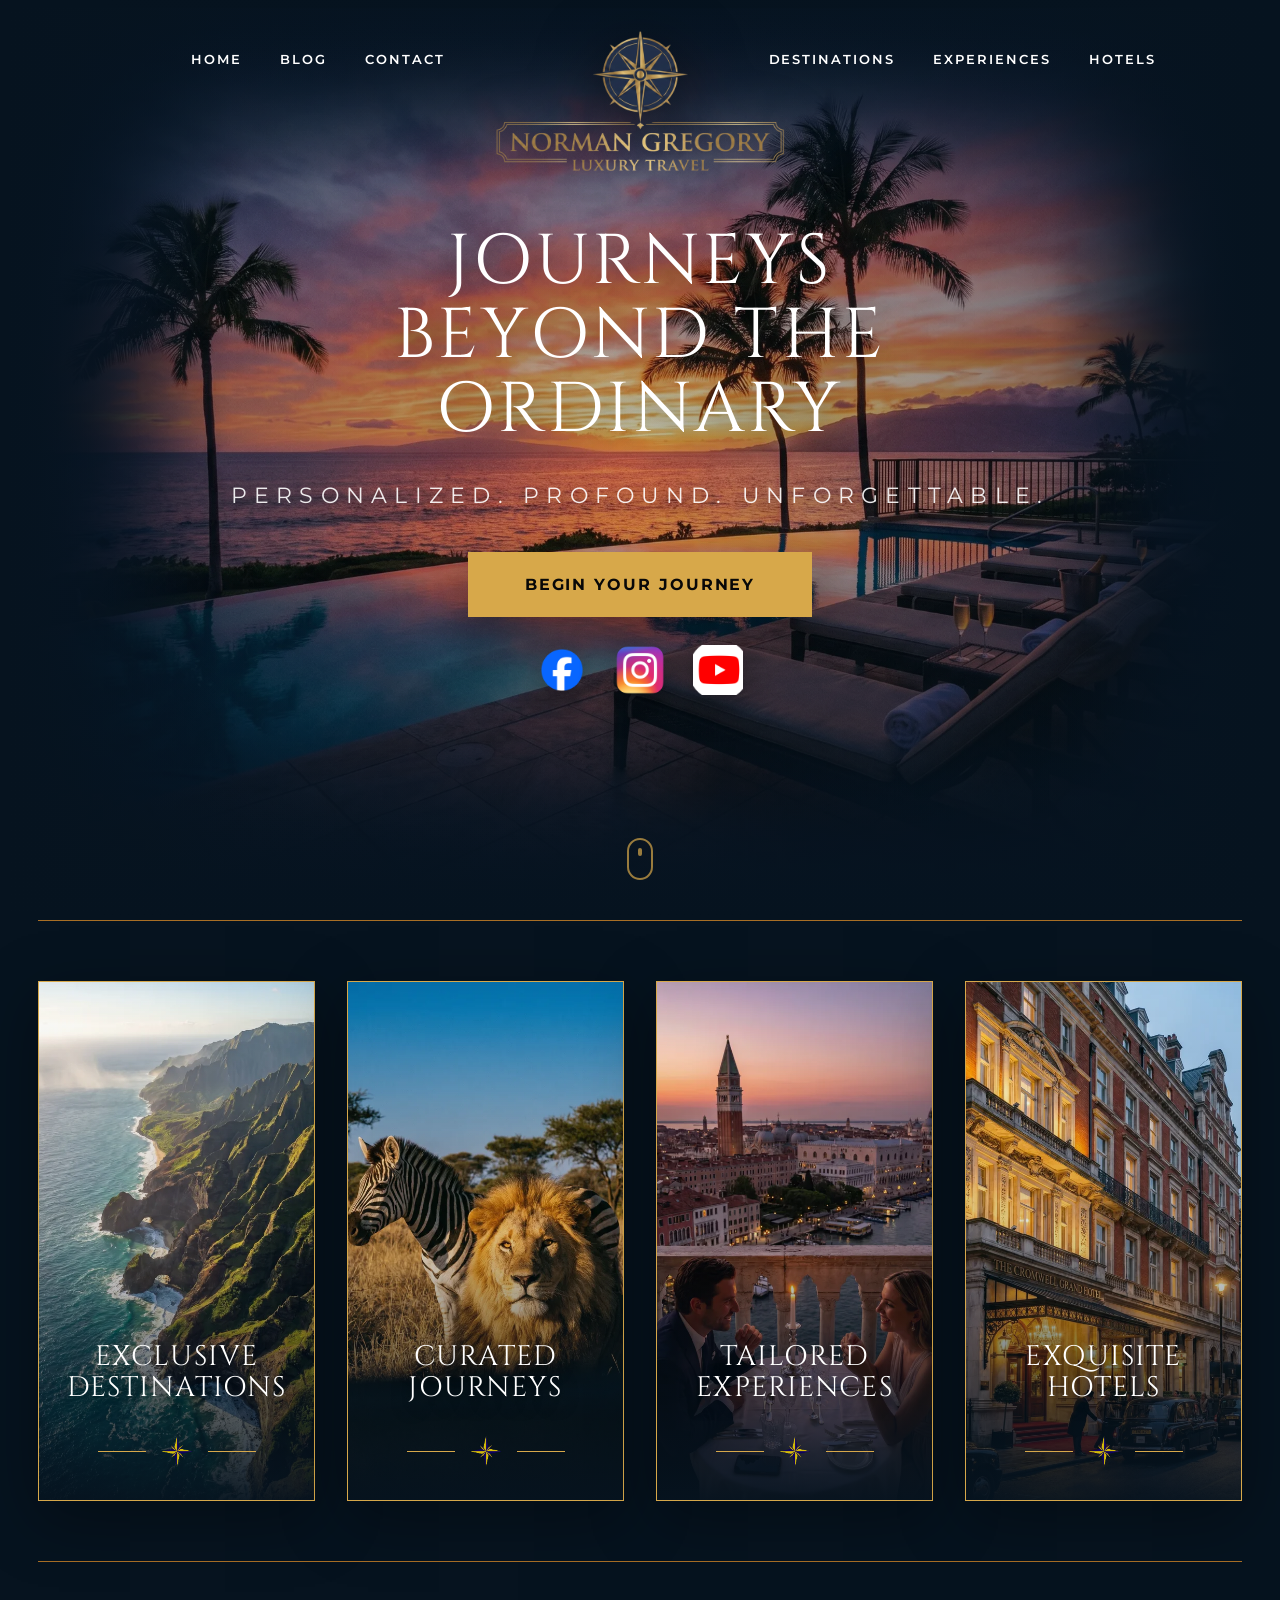
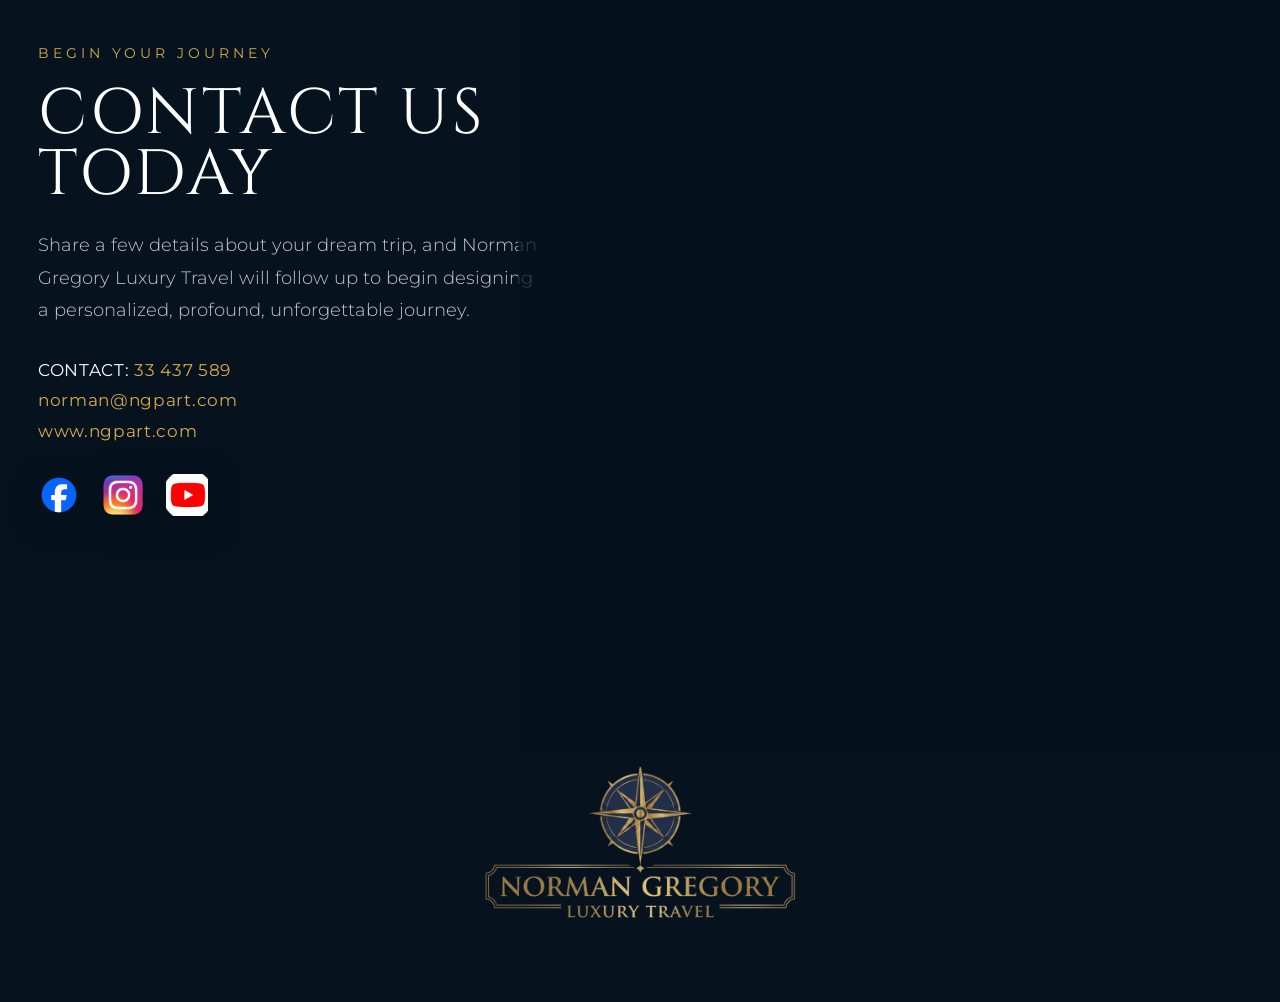
==== commit 88329144: "Optimize homepage and destinations images to WebP, shrink PNG assets, fix layout bugs, and add premi" ====
--- a/index.html
+++ b/index.html
@@ -8,9 +8,10 @@
   <meta name="keywords" content="luxury travel advisor, Norman Gregory Luxury Travel, bespoke travel planning, Hawaii luxury travel, luxury hotels, curated journeys, custom vacations" />
   <meta property="og:title" content="Norman Gregory Luxury Travel" />
   <meta property="og:description" content="Journeys beyond the ordinary. Personalized, profound, unforgettable luxury travel planning." />
-  <meta property="og:image" content="./images/Hawaii1.jpeg" />
+  <meta property="og:image" content="./images/Hawaii1.webp" />
   <meta property="og:type" content="website" />
 
+  <link rel="canonical" href="https://glaufer1.github.io/normangregory/index.html" />
   <link rel="stylesheet" href="style.css" />
 </head>
 
@@ -50,7 +51,7 @@
 
     <main>
       <section class="hero" aria-label="Luxury Hawaii resort sunset with ocean view">
-        <img class="hero-image" src="./images/Hawaii1.jpeg" alt="Luxury Hawaii resort pool at sunset with palm trees and ocean view" loading="eager" fetchpriority="high" />
+        <img class="hero-image" src="./images/Hawaii1.webp" alt="Luxury Hawaii resort pool at sunset with palm trees and ocean view" loading="eager" fetchpriority="high" />
         <div class="hero-fade"></div>
         <div class="hero-content">
           <h1>Journeys<br />Beyond the<br />Ordinary</h1>
@@ -62,27 +63,30 @@
             <a href="#" aria-label="YouTube"><img src="./images/YT.png" alt="YouTube logo" /></a>
           </div>
         </div>
+        <div class="scroll-indicator" aria-hidden="true">
+          <div class="mouse-wheel"></div>
+        </div>
       </section>
 
       <section class="cards-section" id="destinations" aria-label="Luxury travel categories">
         <div class="cards-grid">
           <a class="feature-card" href="destinations.html" aria-label="Exclusive Destinations">
-            <img src="./images/ED1.jpeg" alt="Exclusive luxury destination with dramatic ocean cliffs" />
+            <img src="./images/ED1.webp" alt="Exclusive luxury destination with dramatic ocean cliffs" />
             <div class="card-copy"><h2>Exclusive<br />Destinations</h2><div class="compass-line"><span></span><img class="mini-mark" src="./images/MM1.png" alt="Norman Gregory compass mark" /><span></span></div></div>
           </a>
 
           <a class="feature-card" href="journeys.html" aria-label="Curated Journeys">
-            <img src="./images/CJ1.jpeg" alt="Curated romantic luxury journey in Venice at sunset" />
+            <img src="./images/CJ1.webp" alt="Curated romantic luxury journey in Venice at sunset" />
             <div class="card-copy"><h2>Curated<br />Journeys</h2><div class="compass-line"><span></span><img class="mini-mark" src="./images/MM1.png" alt="Norman Gregory compass mark" /><span></span></div></div>
           </a>
 
           <a class="feature-card" href="experiences.html" aria-label="Tailored Experiences">
-            <img src="./images/TE1.jpeg" alt="Tailored luxury safari experience with lion and zebra" />
+            <img src="./images/TE1.webp" alt="Tailored luxury safari experience with lion and zebra" />
             <div class="card-copy"><h2>Tailored<br />Experiences</h2><div class="compass-line"><span></span><img class="mini-mark" src="./images/MM1.png" alt="Norman Gregory compass mark" /><span></span></div></div>
           </a>
 
           <a class="feature-card" href="hotels.html" aria-label="Exquisite Hotels">
-            <img src="./images/EH1.jpeg" alt="Exquisite luxury hotel entrance with classic service" />
+            <img src="./images/EH1.webp" alt="Exquisite luxury hotel entrance with classic service" />
             <div class="card-copy"><h2>Exquisite<br />Hotels</h2><div class="compass-line"><span></span><img class="mini-mark" src="./images/MM1.png" alt="Norman Gregory compass mark" /><span></span></div></div>
           </a>
         </div>
--- a/style.css
+++ b/style.css
@@ -53,9 +53,11 @@
 }
 
 h1 {
+  font-size: clamp(48px, 5.5vw, 92px);
+  line-height: 1.05;
   text-transform: uppercase;
   letter-spacing: 0.045em;
-  text-shadow: 0 8px 30px rgba(0, 0, 0, 0.6);
+  text-shadow: 0 8px 30px rgba(0, 0, 0, 0.65);
 }
 
 /* Layout Containers */
@@ -269,6 +271,7 @@
   position: relative;
   z-index: 2;
   width: min(920px, calc(100% - 36px));
+  animation: fadeInUp 1.2s cubic-bezier(0.25, 0.8, 0.25, 1) both;
 }
 
 .eyebrow {
@@ -434,6 +437,7 @@
   height: 1px;
   background: var(--gold);
   display: block;
+  transition: var(--transition-smooth);
 }
 
 .mini-mark {
@@ -441,6 +445,17 @@
   height: 34px;
   object-fit: contain;
   flex: 0 0 34px;
+  transition: var(--transition-smooth);
+}
+
+/* Compass Card Micro-animations */
+.feature-card:hover .mini-mark {
+  transform: rotate(45deg);
+}
+
+.feature-card:hover .compass-line span:first-child,
+.feature-card:hover .compass-line span:last-child {
+  width: 64px;
 }
 
 /* Destination Grid Cards (Destinations Page) */
@@ -736,6 +751,62 @@
 @keyframes fadeIn {
   from { opacity: 0; transform: translateY(-5px); }
   to { opacity: 1; transform: translateY(0); }
+}
+
+@keyframes fadeInUp {
+  from {
+    opacity: 0;
+    transform: translateY(30px);
+  }
+  to {
+    opacity: 1;
+    transform: translateY(0);
+  }
+}
+
+/* Scroll Indicator styles */
+.scroll-indicator {
+  position: absolute;
+  bottom: 40px;
+  left: 50%;
+  transform: translateX(-50%);
+  z-index: 2;
+  display: flex;
+  flex-direction: column;
+  align-items: center;
+  opacity: 0.7;
+  transition: var(--transition-smooth);
+}
+
+.scroll-indicator:hover {
+  opacity: 1;
+}
+
+.mouse-wheel {
+  width: 26px;
+  height: 42px;
+  border: 2px solid var(--gold);
+  border-radius: 15px;
+  position: relative;
+}
+
+.mouse-wheel::after {
+  content: '';
+  width: 4px;
+  height: 8px;
+  background: var(--gold);
+  position: absolute;
+  top: 8px;
+  left: 50%;
+  transform: translateX(-50%);
+  border-radius: 2px;
+  animation: scrollMouse 1.8s infinite;
+}
+
+@keyframes scrollMouse {
+  0% { opacity: 1; transform: translate(-50%, 0); }
+  50% { opacity: 0.3; transform: translate(-50%, 8px); }
+  100% { opacity: 1; transform: translate(-50%, 0); }
 }
 
 /* Contact Section & Forms */
